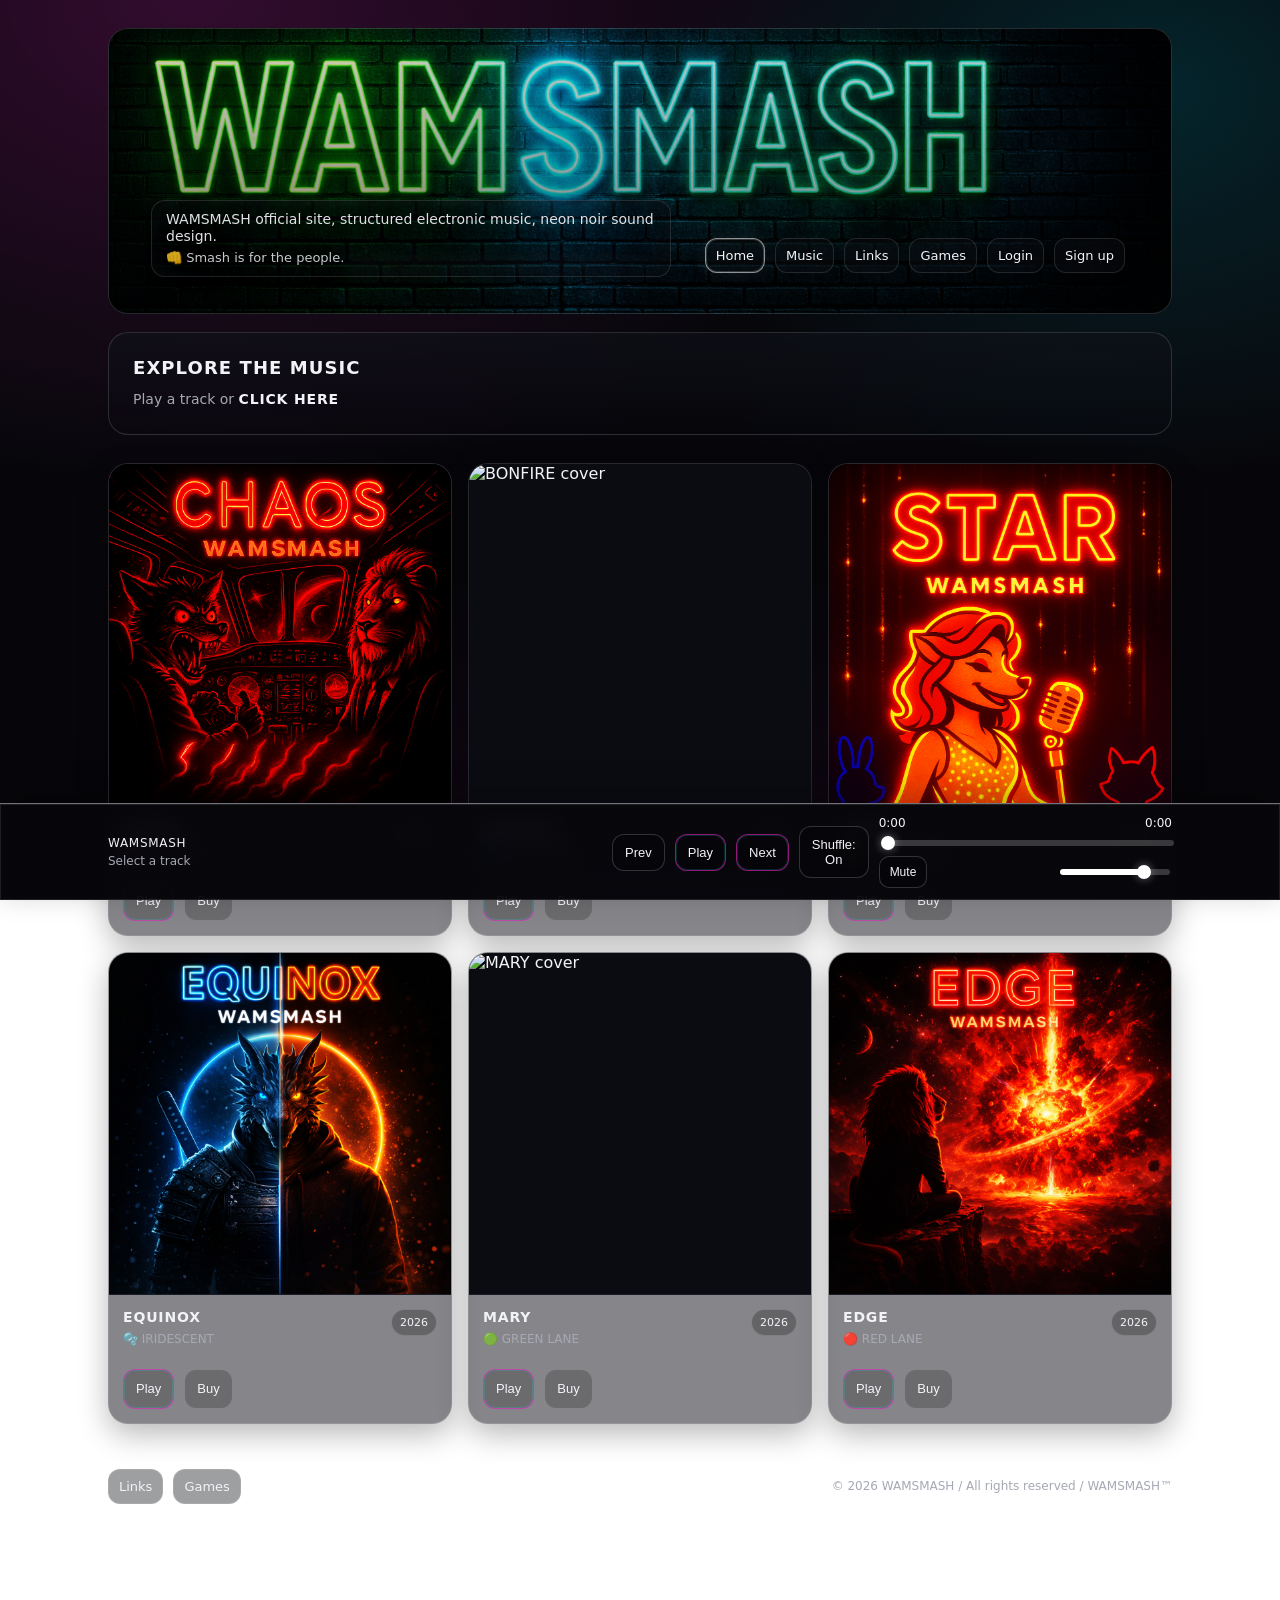
==== index.html @ 6c0ff98e "Update index.html" ====
<!DOCTYPE html>
<html lang="en">
<head>
  <meta charset="UTF-8">
  <meta name="viewport" content="width=device-width, initial-scale=1">

  <title>WAMSMASH Official Site | Structured Electronic Music, Black Vault, Games</title>

  <meta name="description" content="Official WAMSMASH website. Structured electronic music, neon noir sound design, Black Vault releases, games, official links, and direct access to the WAMSMASH catalogue.">
  <meta name="robots" content="index,follow">
  <link rel="canonical" href="https://wamsmash.co.uk/">
  <link rel="icon" type="image/png" sizes="32x32" href="/favicon-32.png">
  <link rel="icon" type="image/png" sizes="48x48" href="/favicon-48.png">
  <link rel="icon" href="/favicon-48.png">

  <meta property="og:type" content="website">
  <meta property="og:site_name" content="WAMSMASH">
  <meta property="og:title" content="WAMSMASH Official Site">
  <meta property="og:description" content="Official WAMSMASH website for structured electronic music, Black Vault releases, games, and official links">
  <meta property="og:url" content="https://wamsmash.co.uk/">
  <meta property="og:image" content="https://wamsmash.co.uk/assets/img/covers/lion-monika.jpg">

  <meta name="twitter:card" content="summary_large_image">
  <meta name="twitter:title" content="WAMSMASH Official Site">
  <meta name="twitter:description" content="Official WAMSMASH website for structured electronic music, Black Vault releases, games, and official links">
  <meta name="twitter:image" content="https://wamsmash.co.uk/assets/img/covers/lion-monika.jpg">

  <script type="application/ld+json">
  {
    "@context": "https://schema.org",
    "@type": "MusicGroup",
    "name": "WAMSMASH",
    "url": "https://wamsmash.co.uk/",
    "image": "https://wamsmash.co.uk/assets/img/covers/lion-monika.jpg",
    "description": "WAMSMASH creates structured electronic music built around tension and contrast",
    "genre": ["Electronic", "Bass Music", "Dance"],
    "sameAs": [
      "https://soundcloud.com/wamsmash",
      "https://open.spotify.com/artist/4s68tFsNBcKZSDB5Ja4HQl",
      "https://www.youtube.com/@wamsmash",
      "https://wamsmash.bandcamp.com/",
      "https://www.instagram.com/wamsmash",
      "https://x.com/wamsmash_"
    ]
  }
  </script>

  <link rel="stylesheet" href="/assets/css/site.css?v=102">
</head>

<body>
  <div class="wrap">

    <header class="mainHeader">
      <div class="brand">
        <div class="brandSubStack">
          <div class="brandSubLine">WAMSMASH official site, structured electronic music, neon noir sound design.</div>
          <div class="brandTagLine">👊 Smash is for the people.</div>
        </div>

        <nav class="navUnderSub" aria-label="Primary navigation">
          <a class="navlink isActive" data-view="home" href="/">Home</a>
          <a class="navlink" data-view="music" href="/#music">Music</a>
          <a class="navlink" data-view="links" href="/#links">Links</a>
          <a class="navlink" data-view="games" href="/#games">Games</a>

          <button class="navlink" type="button" id="wmLoginBtn">Login</button>
          <button class="navlink" type="button" id="wmSignupBtn">Sign up</button>
          <div class="navMemberBadge" id="wmMemberBadge" style="display:none;">Member</div>
          <button class="navlink" id="wmInboxBtn" type="button" data-view="inbox" style="display:none;">Inbox</button>
          <button class="navlink" type="button" id="wmLogoutBtn" style="display:none;">Logout</button>
        </nav>
      </div>
    </header>

    <section class="hero heroIntro" role="button" tabindex="0" data-view="music" aria-label="Explore the music">
      <h2>Explore the music</h2>
      <p>Play a track or <strong>CLICK HERE</strong></p>
    </section>

    <section id="homeView">
      <div id="wmFeatured" class="grid"></div>
    </section>

    <section id="musicView" style="display:none;">
      <div id="wmMusicList" class="grid"></div>
    </section>

    <section id="vaultView" style="display:none;">
      <section id="black-vault" class="vaultPage">
        <div class="vaultBg"></div>
        <div class="vaultGlow"></div>
        <div class="vaultSparks" aria-hidden="true"></div>

        <div class="vaultWrap">
          <header class="hero vaultHeroHead">
            <div class="vaultEyebrow">edition 1 access</div>
            <h2>THE BLACK VAULT</h2>
            <p>Collector access, limited releases, direct support</p>
          </header>

          <section class="vaultHero">
            <div class="vaultHeroMedia">
              <div class="vaultCoverShell">
                <div class="vaultCoverFire"></div>
                <div class="vaultGoldRing"></div>
                <div class="vaultGoldShimmer"></div>
                <img
                  src="/assets/img/covers/swim.jpg"
                  alt="SWIM cover art"
                  class="vaultCoverImage"
                  id="vaultSwimCover"
                >
                <div class="vaultCoverSparkle"></div>
              </div>

              <div class="vaultIncludedPanel">
                <div class="vaultIncludedTitle">Edition includes</div>

                <div class="vaultIncludedList">
                  <div class="vaultIncludedItem">
                    <span class="vaultIncludedIcon" aria-hidden="true">♫</span>
                    <span class="vaultIncludedText">High quality digital download</span>
                  </div>

                  <div class="vaultIncludedItem">
                    <span class="vaultIncludedIcon" aria-hidden="true">✎</span>
                    <span class="vaultIncludedText">Collector note</span>
                  </div>

                  <div class="vaultIncludedItem">
                    <span class="vaultIncludedIcon" aria-hidden="true">🎨</span>
                    <span class="vaultIncludedText">Artwork pack</span>
                  </div>

                  <div class="vaultIncludedItem">
                    <span class="vaultIncludedIcon" aria-hidden="true">🔐</span>
                    <span class="vaultIncludedText">Vault presentation access</span>
                  </div>
                </div>
              </div>
            </div>

            <div class="vaultHeroInfo">
              <div class="vaultLabel">Limited edition exclusive, edition 1</div>
              <h3 class="vaultTrackTitle">SWIM</h3>

              <p class="vaultText">
                One time Black Vault release
                <br><br>
                Never to return in this edition
                <br>
                Collector edition
                <br>
                Best way to support future WAMSMASH releases directly
              </p>

              <div class="vaultLane">🔴 RED LANE</div>

              <div class="vaultCountdown" id="vaultCountdown" data-end="2026-06-19T23:59:59">
                <div class="vaultCountdownItem">
                  <span class="vaultCountdownValue" id="vaultDays">00</span>
                  <span class="vaultCountdownLabel">Days</span>
                </div>
                <div class="vaultCountdownItem">
                  <span class="vaultCountdownValue" id="vaultHours">00</span>
                  <span class="vaultCountdownLabel">Hours</span>
                </div>
                <div class="vaultCountdownItem">
                  <span class="vaultCountdownValue" id="vaultMinutes">00</span>
                  <span class="vaultCountdownLabel">Minutes</span>
                </div>
                <div class="vaultCountdownItem">
                  <span class="vaultCountdownValue" id="vaultSeconds">00</span>
                  <span class="vaultCountdownLabel">Seconds</span>
                </div>
              </div>

              <div class="vaultPriceRow">
                <div class="vaultPrice">£4.99</div>
                <div class="vaultSupport">Available until 19 June 2026</div>
              </div>

              <button class="vaultBtn vaultBtnPrimary" id="buySwimBtn" type="button">
                Unlock SWIM
              </button>

              <div id="vaultOwnedAssets" class="vaultOwnedAssets" style="display:none;">
                <h4>Your unlocked assets</h4>
                <div id="vaultAssetList"></div>
              </div>
            </div>
          </section>

          <section class="vaultBundleSection hero">
            <div class="vaultLabel">First vault bundle</div>
            <h3 class="vaultBundleTitle">Bundle 01</h3>
            <p>Premium digital bundle, three track collector pack</p>

            <div class="vaultBundleGrid">
              <article class="vaultMiniCard">
                <img src="/assets/img/covers/chaos.jpg" alt="CHAOS cover art" class="vaultMiniCover">
                <div class="vaultMiniMeta">
                  <div class="vaultMiniTitle">CHAOS</div>
                </div>
              </article>

              <article class="vaultMiniCard">
                <img src="/assets/img/covers/star.jpg" alt="STAR cover art" class="vaultMiniCover">
                <div class="vaultMiniMeta">
                  <div class="vaultMiniTitle">STAR</div>
                </div>
              </article>

              <article class="vaultMiniCard">
                <img src="/assets/img/covers/bonfire.jpg" alt="BONFIRE cover art" class="vaultMiniCover">
                <div class="vaultMiniMeta">
                  <div class="vaultMiniTitle">BONFIRE</div>
                </div>
              </article>
            </div>

            <div class="vaultBundleFooter">
              <div class="vaultPrice">£4.99</div>
              <button class="vaultBtn vaultBtnSecondary" id="buyBundleBtn" type="button">
                Unlock bundle
              </button>
            </div>
          </section>

          <section class="hero vaultNotes">
            <h3>What you get</h3>

            <div class="vaultWhatList">
              <div class="vaultWhatItem">
                <span class="vaultWhatIcon" aria-hidden="true">♪</span>
                <span class="vaultWhatText">High quality digital download</span>
              </div>

              <div class="vaultWhatItem">
                <span class="vaultWhatIcon" aria-hidden="true">✎</span>
                <span class="vaultWhatText">Collector note</span>
              </div>

              <div class="vaultWhatItem">
                <span class="vaultWhatIcon" aria-hidden="true">🎨</span>
                <span class="vaultWhatText">Artwork pack</span>
              </div>

              <div class="vaultWhatItem">
                <span class="vaultWhatIcon" aria-hidden="true">🔐</span>
                <span class="vaultWhatText">Vault presentation access</span>
              </div>
            </div>
          </section>

          <section class="hero vaultNotes">
            <h3>Terms and support</h3>

            <div class="vaultWhatList" style="margin-bottom:18px;">
              <div class="vaultWhatItem">
                <span class="vaultWhatIcon">•</span>
                <span class="vaultWhatText">Digital products only, no physical shipping</span>
              </div>
              <div class="vaultWhatItem">
                <span class="vaultWhatIcon">•</span>
                <span class="vaultWhatText">Each purchased song includes the collector edition files for that release, including MP3, WAV, artwork pack, and collector note</span>
              </div>
              <div class="vaultWhatItem">
                <span class="vaultWhatIcon">•</span>
                <span class="vaultWhatText">Access is granted after successful payment</span>
              </div>
              <div class="vaultWhatItem">
                <span class="vaultWhatIcon">•</span>
                <span class="vaultWhatText">No refunds after digital access or downloads have been granted</span>
              </div>
              <div class="vaultWhatItem">
                <span class="vaultWhatIcon">•</span>
                <span class="vaultWhatText">Purchased tracks may differ slightly from the website playback version because collector editions can include exclusive or updated release files</span>
              </div>
              <div class="vaultWhatItem">
                <span class="vaultWhatIcon">•</span>
                <span class="vaultWhatText">Purchased files are for personal use only, do not redistribute, resell, or share them</span>
              </div>
            </div>

            <h3 style="margin-top:24px;">Contact support</h3>
            <p>For technical assistance or to contact the website administrator, please complete this form to send a message</p>

            <form id="wmSupportForm" class="wmAuthForm">
              <input id="wmSupportName" type="text" maxlength="120" placeholder="Your name" required>
              <input id="wmSupportEmail" type="email" maxlength="160" placeholder="Your contact email" required>
              <input id="wmSupportSubject" type="text" maxlength="160" placeholder="Subject" required>
              <textarea id="wmSupportMessage" maxlength="500" placeholder="Describe the issue, max 500 characters" required style="width:100%; min-height:140px; padding:14px; border:1px solid rgba(255,255,255,0.14); border-radius:14px; background:rgba(0,0,0,0.24); color:var(--text); font:inherit; resize:vertical;"></textarea>
              <div class="wmTiny"><span id="wmSupportCount">0</span>/500</div>
              <button class="btn btnPrimary" type="submit" id="wmSupportSendBtn">Send message</button>
              <div class="wmAuthMessage" id="wmSupportMessageBox"></div>
            </form>
          </section>
        </div>
      </section>
    </section>

    <section id="inboxView" class="hero" style="display:none;">
      <h2>Inbox</h2>
      <p>Support messages sent through Black Vault</p>
      <div id="wmInboxList" class="linksGrid"></div>
    </section>

    <section id="gamesView" style="display:none;">
      <div class="hero">
        <h2>Games</h2>
      </div>
      <div id="wmGames" class="grid"></div>
    </section>

    <section id="linksView" style="display:none;">
      <div class="linksGrid">
        <section>
          <div class="hero" style="margin-bottom:16px;">
            <h2>Press</h2>
            <p>Selected quotes, click a source to open</p>
          </div>
          <div id="wmPress" class="pressGrid"></div>
        </section>

        <div class="hero" style="margin-top:16px;">
          <h2>Links</h2>
          <p>Official channels, clean routing, no noise</p>
        </div>

        <div id="wmLinksList" class="linksCards"></div>

        <section class="hero" style="margin-top:16px;">
          <h2>About</h2>
          <p>
            WAMSMASH is a structured electronic music project built around tension and contrast<br><br>
            The official WAMSMASH website is the home for music releases, Black Vault collector editions, interactive games, and official platform links<br><br>
            WAMSMASH moves between pressure and release, drift and impact, ownership and echo. Liquid drums, engineered sub weight, jazz and sax fragments, UK cadence and club energy coexist inside a controlled framework<br><br>
            Neon noir sound design<br>
            👊 Smash is for the people<br><br>
            Digital products are for personal use only<br>
            Do not redistribute, re upload, resell, duplicate, or share purchased files<br>
            Purchases unlock access to the assets attached to that release<br>
            For technical support, sign in and use the contact form in Black Vault
          </p>
        </section>

        <div class="aboutIdentity">
          <img class="aboutMark" src="/assets/img/covers/lion-monika.jpg" alt="WAMSMASH identity mark">
          <div>
            <div class="aboutIdentityTitle">WAMSMASH</div>
            <div class="aboutIdentitySub"></div>
          </div>
        </div>
      </div>
    </section>

    <footer class="footer">
      <div class="footerInner">
        <div class="footerLinks">
          <a class="navlink" href="/#links">Links</a>
          <a class="navlink" href="/#games">Games</a>
        </div>
        <div class="footerCopy">
          © 2026 WAMSMASH / All rights reserved / WAMSMASH™
        </div>
      </div>
    </footer>
  </div>

  <div id="wmAuthModal" class="wmAuthModal" style="display:none;">
    <div class="wmAuthBackdrop" data-auth-close="true"></div>

    <div class="wmAuthPanel" role="dialog" aria-modal="true" aria-labelledby="wmAuthTitle">
      <button class="wmAuthClose" type="button" id="wmAuthCloseBtn" aria-label="Close">×</button>

      <h2 id="wmAuthTitle">Account access</h2>
      <p id="wmAuthSubtitle">Login or create your account</p>

      <div class="wmAuthTabs">
        <button class="btn btnPrimary" type="button" id="wmShowLoginBtn">Login</button>
        <button class="btn" type="button" id="wmShowSignupBtn">Sign up</button>
      </div>

      <form id="wmLoginForm" class="wmAuthForm">
        <input id="wmLoginEmail" type="email" placeholder="Email" required>
        <input id="wmLoginPassword" type="password" placeholder="Password" required>
        <button class="btn btnPrimary" type="submit">Login</button>
      </form>

      <form id="wmSignupForm" class="wmAuthForm" style="display:none;">
        <input id="wmSignupEmail" type="email" placeholder="Email" required>
        <input id="wmSignupPassword" type="password" placeholder="Password" required>
        <button class="btn btnPrimary" type="submit">Create account</button>
      </form>

      <div id="wmAuthMessage" class="wmAuthMessage"></div>
    </div>
  </div>

  <script src="https://cdn.jsdelivr.net/npm/@supabase/supabase-js@2"></script>
  <script src="/assets/js/supabase-client.js"></script>
  <script src="/assets/js/site.js?v=104"></script>
</body>
</html>
---- assets/css/site.css ----
:root{
  --bg:#07070b;
  --panel:#0e0f16;
  --text:#f2f3f7;
  --muted:#a6a8b3;
  --edge:#1a1c27;
  --focus:#ffffff;
  --accent:#ff2bd6;
  --accent2:#00e5ff;
  --accentGold:#ffb000;
  --wmPlayerAccent:#ffffff;
}

*{box-sizing:border-box}
html,body{height:100%}

body{
  margin:0;
  font-family:system-ui,-apple-system,Segoe UI,Roboto,Arial,sans-serif;
  background:
    radial-gradient(1200px 800px at 15% 0%, rgba(255,43,214,0.18), transparent 60%),
    radial-gradient(900px 700px at 90% 10%, rgba(0,229,255,0.14), transparent 55%),
    radial-gradient(700px 500px at 50% 100%, rgba(255,43,214,0.08), transparent 70%),
    linear-gradient(180deg, #050509 0%, #07070b 40%, #06060a 100%);
  background-attachment:fixed;
  color:var(--text);
}
body.wm-state-premium{
  background:
    radial-gradient(1400px 900px at 12% 0%, rgba(255,40,40,0.22), transparent 58%),
    radial-gradient(1000px 700px at 88% 12%, rgba(140,0,0,0.18), transparent 52%),
    radial-gradient(900px 600px at 50% 100%, rgba(255,60,60,0.10), transparent 68%),
    linear-gradient(180deg, #020203 0%, #070707 34%, #120404 68%, #050505 100%);
  background-attachment:fixed;
}
a{color:inherit;text-decoration:none}
a:focus{outline:2px solid var(--focus);outline-offset:3px}

.wrap{
  max-width:1100px;
  margin:0 auto;
  padding:28px 18px 110px 18px;
}

/* HEADER, ALWAYS HERO IMAGE */
.mainHeader{
  position:relative;
  overflow:hidden;
  border:1px solid rgba(255,255,255,0.14);
  border-radius:20px;
  margin-bottom:18px;
  min-height:240px;
  background-color:#0b0c12;
  background-image:url("/assets/img/covers/wamhero.jpg");
  background-repeat:no-repeat;
  background-position:center center;
  background-size:cover;
  padding:22px 24px;
}

/* LIGHT OVERLAY, DO NOT BLACK OUT HERO */
.mainHeader::after{
  content:"";
  position:absolute;
  inset:0;
  background:linear-gradient(
    180deg,
    rgba(0,0,0,0.16) 0%,
    rgba(0,0,0,0.38) 55%,
    rgba(0,0,0,0.52) 100%
  );
  pointer-events:none;
}

.mainHeader > *{
  position:relative;
  z-index:1;
}

/* BRAND AREA FILLS HEADER SO WE CAN PIN ELEMENTS */
.brand{
  position:relative;
  min-height:240px;
}

/* SUBTITLE BOTTOM LEFT */
.brandSubStack{
  position:absolute;
  left:18px;
  bottom:14px;
  max-width:520px;
  padding:10px 14px;
  border:1px solid rgba(255,255,255,0.12);
  border-radius:14px;
  background:rgba(14,15,22,0.34);
  text-align:left;
  text-shadow:0 10px 22px rgba(0,0,0,0.65);
  margin:0;
  display:flex;
  flex-direction:column;
  gap:6px;
  min-width:0;
}

.brandSubLine{
  color:rgba(242,243,247,0.92);
  font-size:14px;
  line-height:1.2;
}

.brandTagLine{
  color:rgba(242,243,247,0.82);
  font-size:13px;
  line-height:1.2;
}



/* NAV BOTTOM RIGHT */
.navUnderSub{
  position:absolute;
  right:18px;
  bottom:14px;
  display:flex;
  gap:10px;
  flex-wrap:nowrap;
  justify-content:flex-end;
  align-items:center;
  z-index:2;
  max-width:calc(100% - 580px);
  overflow:visible;
  padding:4px;
}

/* NAV BUTTONS */
.navlink{
  padding:10px 10px;
  border:1px solid rgba(255,255,255,0.12);
  border-radius:12px;
  background:rgba(14,15,22,0.40);
  font-size:13px;
  color:var(--text);
  font-family:inherit;
  line-height:1;
  cursor:pointer;
  appearance:none;
  -webkit-appearance:none;
  white-space:nowrap;
  flex:0 1 auto;
  transition:
    background 0.18s ease,
    border-color 0.18s ease,
    transform 0.18s ease,
    box-shadow 0.18s ease;
}

.navA{
  display:block;
  width:100%;
  height:100%;
  color:inherit;
  text-decoration:none;
}

.navlink:hover{
  background:rgba(14,15,22,0.70);
  border-color:rgba(255,255,255,0.22);
  transform:translateY(-1px);
}

.navlink.isActive{
  border-color:rgba(255,255,255,0.55);
  box-shadow:
    0 0 0 1px rgba(255,255,255,0.18) inset,
    0 0 20px rgba(255,255,255,0.06);
}

.navMemberBadge{
  display:flex;
  align-items:center;
  justify-content:center;
  padding:10px 10px;
  min-height:35px;
  border:1px solid rgba(255,255,255,0.12);
  border-radius:12px;
  background:rgba(14,15,22,0.40);
  color:var(--text);
  font-size:12px;
  line-height:1;
  letter-spacing:0.06em;
  text-transform:uppercase;
  white-space:nowrap;
  flex:0 0 auto;
}


/* HERO BLOCKS */
.hero{
  border:1px solid rgba(255,255,255,0.14);
  border-radius:20px;
  background:
    linear-gradient(180deg, rgba(14,15,22,0.88), rgba(7,7,11,0.72)),
    radial-gradient(800px 400px at 10% 0%, rgba(255,43,214,0.08), transparent 60%),
    radial-gradient(600px 400px at 90% 20%, rgba(0,229,255,0.08), transparent 60%);
  padding:24px;
  margin-bottom:28px;
}

.hero h2{
  margin:0 0 10px 0;
  font-size:18px;
  letter-spacing:0.06em;
  text-transform:uppercase;
}

.hero h3{
  margin:0 0 10px 0;
  font-size:18px;
  letter-spacing:0.04em;
  text-transform:uppercase;
}

.hero p{
  margin:0;
  color:var(--muted);
  font-size:14px;
  line-height:1.6;
  max-width:520px;
}

.heroIntro{
  cursor:pointer;
  transition:transform 0.2s ease, border-color 0.2s ease, box-shadow 0.2s ease;
}

.heroIntro p{font-weight:500}

.heroIntro p strong{
  color:var(--text);
  letter-spacing:0.06em;
}

.heroIntro:hover{
  border-color:rgba(255,255,255,0.28);
  transform:translateY(-2px);
  box-shadow:0 12px 40px rgba(0,0,0,0.35);
}

/* GRIDS */
.grid{
  display:grid;
  grid-template-columns:repeat(3,minmax(0,1fr));
  gap:16px;
  margin-top:10px;
}

/* CARDS */
.card{
  border:1px solid rgba(255,255,255,0.12);
  border-radius:20px;
  background:rgba(14,15,22,0.50);
  overflow:hidden;
  display:flex;
  flex-direction:column;
  min-height:150px;
  box-shadow:0 10px 30px rgba(0,0,0,0.28);
}

.cardTop{
  padding:14px 14px 10px 14px;
  display:flex;
  align-items:flex-start;
  justify-content:space-between;
  gap:10px;
}

.cardTitle{
  margin:0;
  font-size:14px;
  letter-spacing:0.06em;
  text-transform:uppercase;
}

.cardMeta{
  margin-top:6px;
  color:var(--muted);
  font-size:12px;
  line-height:1.35;
}

.badge{
  font-size:11px;
  padding:6px 8px;
  border-radius:999px;
  border:1px solid rgba(255,255,255,0.18);
  color:var(--text);
  background:rgba(0,0,0,0.25);
  white-space:nowrap;
}

.cardActions{
  margin-top:auto;
  padding:12px 14px 14px 14px;
  display:flex;
  gap:10px;
  flex-wrap:wrap;
}

.cardPrice{
  margin-left:auto;
  display:flex;
  align-items:center;
  justify-content:flex-end;
  gap:8px;
  min-height:40px;
  font-size:14px;
  font-weight:800;
  letter-spacing:0.02em;
  white-space:nowrap;
  order:3;
}

.cardPriceOld{
  color:rgba(166,168,179,0.95);
  text-decoration:line-through;
  font-size:12px;
  font-weight:600;
}

.cardPriceNow{
  color:#f5cb72;
  text-shadow:0 0 10px rgba(245,203,114,0.14);
}

.btn{
  border:1px solid rgba(255,255,255,0.18);
  background:rgba(0,0,0,0.20);
  color:var(--text);
  padding:10px 12px;
  border-radius:12px;
  font-size:13px;
  cursor:pointer;
  transition:border-color 0.18s ease, transform 0.18s ease, background 0.18s ease;
}

.btn:hover{
  border-color:rgba(255,255,255,0.30);
  transform:translateY(-1px);
}

.btnPrimary{
  border-color:rgba(255,43,214,0.55);
  box-shadow:0 0 0 1px rgba(0,229,255,0.15) inset;
}
.buyBtn.isOwned{
  background:linear-gradient(180deg,#f6d68b,#d7a23d);
  color:#0a0a0a;
  border-color:rgba(255,215,120,0.5);
  box-shadow:
    0 4px 14px rgba(215,145,24,0.35),
    inset 0 1px 0 rgba(255,255,255,0.35);
  cursor:default;
}

.buyBtn.isOwned:hover{
  transform:none;
  border-color:rgba(255,215,120,0.34);
  background:
    linear-gradient(180deg, #ffe7a8, #f5cb72);
}
.downloadBtn{
  border-color:rgba(255,215,120,0.26);
  color:#f3cd83;
  background:
    linear-gradient(180deg, rgba(32,24,14,0.92), rgba(14,13,16,0.96));
  box-shadow:
    0 8px 20px rgba(0,0,0,0.18),
    inset 0 1px 0 rgba(255,255,255,0.04);
}

.downloadBtn:hover{
  border-color:rgba(255,215,120,0.42);
  background:
    linear-gradient(180deg, rgba(44,33,18,0.96), rgba(18,16,18,0.98));
}
.card.isOwned{
  border-color:rgba(255,215,120,0.34);
  background:
    linear-gradient(180deg, rgba(36,28,12,0.38), rgba(14,15,22,0.56));
  box-shadow:
    0 14px 34px rgba(215,145,24,0.16),
    0 0 0 1px rgba(255,215,120,0.10) inset;
}

.card.isOwned .badge{
  border-color:rgba(255,215,120,0.34);
  color:#f5cb72;
}

.card.isOwned .cardTitle{
  color:#f7e2a2;
}

.card.isOwned .cardMeta{
  color:rgba(245,203,114,0.82);
}

.card.isOwned{
  position:relative;
  overflow:hidden;
}

.card.isOwned::after{
  content:"";
  position:absolute;
  top:-40%;
  left:-60%;
  width:60%;
  height:180%;
  pointer-events:none;

  background:linear-gradient(
    110deg,
    transparent 0%,
    rgba(255,235,170,0.0) 35%,
    rgba(255,235,170,0.35) 50%,
    rgba(255,235,170,0.0) 65%,
    transparent 100%
  );

  transform:rotate(12deg);
  opacity:0;

  animation:wmOwnedSweep 12s ease-in-out infinite;
}

@keyframes wmOwnedSweep{

  0%{
    left:-60%;
    opacity:0;
  }

  5%{
    opacity:0.7;
  }

  10%{
    left:120%;
    opacity:0;
  }

  100%{
    left:120%;
    opacity:0;
  }

}




/* COVER IMAGE */
.cardImg{
  position:relative;
  width:100%;
  aspect-ratio:1 / 1;
  background:#0b0c12;
  border-bottom:1px solid var(--edge);
  overflow:hidden;
}

.cardImg img{
  width:100%;
  height:100%;
  object-fit:cover;
  display:block;
}

.cardInfo{
  position:absolute;
  inset:0;
  display:flex;
  align-items:flex-end;
  padding:14px;
  opacity:0;
  pointer-events:none;
  transition:opacity 0.18s ease;
  background:linear-gradient(
    180deg,
    rgba(0,0,0,0.00) 0%,
    rgba(0,0,0,0.35) 45%,
    rgba(0,0,0,0.80) 100%
  );
}

.cardInfoInner{
  width:100%;
}

.cardInfoTitle{
  font-size:14px;
  letter-spacing:0.06em;
  text-transform:uppercase;
  margin-bottom:6px;
}

.cardInfoMeta{
  font-size:12px;
  color:rgba(242,243,247,0.82);
  margin-bottom:8px;
}

.cardInfoBlurb{
  font-size:13px;
  color:rgba(242,243,247,0.86);
  line-height:1.4;
  white-space:pre-line;
  margin-bottom:8px;
}

.cardInfoTags{
  font-size:12px;
  color:rgba(166,168,179,0.95);
  line-height:1.35;
  white-space:pre-line;
}

.cardImg:hover .cardInfo{
  opacity:1;
}

.card.isOpen .cardInfo{
  opacity:1;
  pointer-events:auto;
}

/* LINKS VIEW */
.linksGrid{
  display:grid;
  grid-template-columns:1fr;
  gap:16px;
}

/* IDENTITY BLOCK IN LINKS CONTENT */
.linksIdentity{
  display:flex;
  align-items:center;
  gap:14px;
  padding:16px;
  border:1px solid rgba(255,255,255,0.14);
  border-radius:20px;
  background:rgba(14,15,22,0.45);
}

.linksMark{
  width:64px;
  height:64px;
  border-radius:16px;
  object-fit:cover;
  border:1px solid rgba(255,255,255,0.10);
  flex:0 0 auto;
  display:block;
}

.linksIdentityTitle{
  font-size:14px;
  letter-spacing:0.10em;
  text-transform:uppercase;
}

.linksIdentitySub{
  margin-top:6px;
  font-size:12px;
  color:var(--muted);
}

.linksCards{
  display:grid;
  grid-template-columns:repeat(3,minmax(0,1fr));
  gap:16px;
}

.linkIcon{
  width:18px;
  height:18px;
  flex:0 0 18px;
  display:flex;
  align-items:center;
  justify-content:center;
}

.linkIcon svg{
  width:100%;
  height:100%;
  display:block;
  fill:currentColor;
  opacity:0.9;
}

.linkCard{
  display:block;
  padding:16px;
  border:1px solid rgba(255,255,255,0.14);
  border-radius:20px;
  background:rgba(14,15,22,0.40);
  transition:transform 0.18s ease, border-color 0.18s ease, background 0.18s ease;
}

.linkCard:hover{
  transform:translateY(-2px);
  border-color:rgba(255,255,255,0.26);
  background:rgba(14,15,22,0.62);
}

.linkCardTop{
  display:flex;
  align-items:flex-start;
  justify-content:space-between;
  gap:10px;
  margin-bottom:10px;
}

.linkCardTitle{
  font-size:14px;
  letter-spacing:0.06em;
  text-transform:uppercase;
}

.linkCardBadge{
  font-size:11px;
  padding:6px 8px;
  border-radius:999px;
  border:1px solid rgba(255,255,255,0.18);
  background:rgba(0,0,0,0.25);
  white-space:nowrap;
}

.linkCardNote{
  font-size:13px;
  color:var(--muted);
  line-height:1.4;
  margin-bottom:10px;
}

.linkCardUrl{
  font-size:12px;
  color:var(--muted);
  opacity:0.85;
  word-break:break-word;
}

/* PRESS */
.pressGrid{
  display:grid;
  grid-template-columns:repeat(2,minmax(0,1fr));
  gap:16px;
}

.pressCard{
  display:block;
  padding:16px;
  border:1px solid rgba(255,255,255,0.14);
  border-radius:20px;
  background:rgba(14,15,22,0.40);
  transition:transform 0.18s ease, border-color 0.18s ease, background 0.18s ease;
}

.pressCard:hover{
  transform:translateY(-2px);
  border-color:rgba(255,255,255,0.26);
  background:rgba(14,15,22,0.62);
}

.pressTop{margin-bottom:10px}

.pressSource{
  font-size:13px;
  letter-spacing:0.06em;
  text-transform:uppercase;
  color:var(--text);
  text-decoration:underline;
  text-decoration-color:rgba(255,255,255,0.22);
  text-underline-offset:3px;
}

.pressCard:hover .pressSource{
  text-decoration-color:rgba(255,255,255,0.55);
}

.pressQuote{
  font-size:13px;
  color:var(--muted);
  line-height:1.5;
}

.pressCard:focus{
  outline:2px solid var(--focus);
  outline-offset:3px;
}

/* ABOUT */
.aboutIdentity{
  display:flex;
  align-items:center;
  gap:14px;
  padding:16px;
  border:1px solid rgba(255,255,255,0.14);
  border-radius:20px;
  background:rgba(14,15,22,0.45);
}

.aboutMark{
  width:64px;
  height:64px;
  border-radius:16px;
  object-fit:cover;
  border:1px solid rgba(255,255,255,0.10);
  flex:0 0 auto;
  display:block;
}

.aboutIdentityTitle{
  font-size:14px;
  letter-spacing:0.10em;
  text-transform:uppercase;
}

.aboutIdentitySub{
  margin-top:6px;
  font-size:12px;
  color:var(--muted);
}

/* PLAYER BAR */
.playerBar{
  position:fixed;
  left:0;
  right:0;
  bottom:0;
  border-top:1px solid color-mix(in srgb, var(--wmPlayerAccent) 38%, var(--edge));
  background:
    linear-gradient(180deg, rgba(7,7,11,0.94), rgba(7,7,11,0.90));
  box-shadow:
    0 -10px 30px rgba(0,0,0,0.28),
    0 0 0 1px color-mix(in srgb, var(--wmPlayerAccent) 10%, transparent) inset;
  backdrop-filter:blur(10px);
  z-index:50;
}

.playerInner{
  max-width:1100px;
  margin:0 auto;
  padding:12px 18px;
  display:flex;
  gap:14px;
  align-items:center;
  justify-content:space-between;
}

.playerNow{min-width:220px}

.playerNowTitle{
  font-size:12px;
  letter-spacing:0.06em;
  text-transform:uppercase;
}

.playerNowSub{
  font-size:12px;
  color:var(--muted);
  margin-top:4px;
}
.playerControls{
  display:flex;
  gap:10px;
  align-items:center;
  width:min(560px, 100%);
}

.playerControls audio{
  width:100%;
  border-radius:10px;
  overflow:hidden;
  accent-color:var(--wmPlayerAccent);
}

.playerControls audio::-webkit-media-controls-panel{
  background:rgba(10,10,14,0.92);
}

.playerControls audio::-webkit-media-controls-current-time-display,
.playerControls audio::-webkit-media-controls-time-remaining-display{
  color:var(--text);
}

.playerControls audio::-webkit-media-controls-play-button,
.playerControls audio::-webkit-media-controls-mute-button{
  filter:drop-shadow(0 0 6px color-mix(in srgb, var(--wmPlayerAccent) 45%, transparent));
}

.wmPlayerMain{
  display:flex;
  flex-direction:column;
  gap:8px;
  width:100%;
  min-width:260px;
}

.wmPlayerTimeRow,
.wmPlayerBottomRow{
  display:flex;
  align-items:center;
  justify-content:space-between;
  gap:10px;
  font-size:12px;
  color:var(--text);
}

.wmSeek,
.wmVolume{
  -webkit-appearance:none;
  appearance:none;
  width:100%;
  height:6px;
  border-radius:999px;
  outline:none;
  cursor:pointer;
}

.wmSeek{
  background:linear-gradient(
    to right,
    var(--wmPlayerAccent) 0%,
    var(--wmPlayerAccent) var(--wmSeekFill, 0%),
    rgba(255,255,255,0.20) var(--wmSeekFill, 0%),
    rgba(255,255,255,0.20) 100%
  );
}

.wmVolume{
  max-width:110px;
  background:linear-gradient(
    to right,
    var(--wmPlayerAccent) 0%,
    var(--wmPlayerAccent) var(--wmVolumeFill, 80%),
    rgba(255,255,255,0.20) var(--wmVolumeFill, 80%),
    rgba(255,255,255,0.20) 100%
  );
}

.wmSeek::-webkit-slider-thumb,
.wmVolume::-webkit-slider-thumb{
  -webkit-appearance:none;
  appearance:none;
  width:14px;
  height:14px;
  border-radius:50%;
  border:1px solid rgba(255,255,255,0.45);
  background:#ffffff;
  box-shadow:0 0 10px color-mix(in srgb, var(--wmPlayerAccent) 40%, transparent);
}

.wmSeek::-moz-range-thumb,
.wmVolume::-moz-range-thumb{
  width:14px;
  height:14px;
  border-radius:50%;
  border:1px solid rgba(255,255,255,0.45);
  background:#ffffff;
  box-shadow:0 0 10px color-mix(in srgb, var(--wmPlayerAccent) 40%, transparent);
}

.wmMuteBtn{
  border:1px solid rgba(255,255,255,0.18);
  background:rgba(0,0,0,0.20);
  color:var(--text);
  padding:8px 10px;
  border-radius:10px;
  font-size:12px;
  cursor:pointer;
}

.wmMuteBtn:hover{
  border-color:rgba(255,255,255,0.30);
}

.playerControls audio{
  display:none;
}

/* FOOTER */
.footer{
  margin-top:26px;
  padding-top:18px;
  border-top:1px solid rgba(255,255,255,0.08);
}

.footerInner{
  display:flex;
  align-items:center;
  justify-content:space-between;
  gap:14px;
}

.footerLinks{
  display:flex;
  gap:10px;
  flex-wrap:wrap;
}

.footerCopy{
  color:var(--muted);
  font-size:12px;
  text-align:right;
}

/* BLACK VAULT */
.vaultPage{
  position:relative;
  overflow:hidden;
  border:1px solid rgba(255,186,78,0.16);
  border-radius:28px;
  background:
    radial-gradient(900px 420px at 14% 0%, rgba(255,110,0,0.12), transparent 56%),
    radial-gradient(760px 360px at 86% 10%, rgba(255,205,120,0.09), transparent 54%),
    radial-gradient(900px 520px at 50% 100%, rgba(0,229,255,0.06), transparent 68%),
    linear-gradient(180deg, rgba(3,3,6,0.985), rgba(7,8,14,0.985));
  box-shadow:
    inset 0 0 0 1px rgba(255,255,255,0.03),
    0 24px 80px rgba(0,0,0,0.46);
}

.vaultBg,
.vaultGlow,
.vaultSparks{
  position:absolute;
  inset:0;
  pointer-events:none;
}

.vaultBg{
  background:
    linear-gradient(90deg, rgba(255,50,0,0.05), transparent 24%, transparent 76%, rgba(0,229,255,0.05)),
    linear-gradient(180deg, rgba(0,0,0,0.04), rgba(0,0,0,0.00));
  mix-blend-mode:screen;
}

.vaultGlow{
  background:
    radial-gradient(420px 220px at 18% 8%, rgba(255,170,40,0.10), transparent 64%),
    radial-gradient(340px 200px at 82% 12%, rgba(255,215,140,0.08), transparent 60%);
}

.vaultSparks{
  opacity:0.34;
  background:
    radial-gradient(circle at 12% 16%, rgba(255,220,150,0.70) 0 1px, transparent 3px),
    radial-gradient(circle at 28% 12%, rgba(255,180,70,0.55) 0 1px, transparent 3px),
    radial-gradient(circle at 74% 18%, rgba(255,220,150,0.55) 0 1px, transparent 3px),
    radial-gradient(circle at 86% 22%, rgba(255,255,255,0.46) 0 1px, transparent 3px),
    radial-gradient(circle at 90% 68%, rgba(255,180,70,0.42) 0 1px, transparent 3px);
}

.vaultWrap{
  position:relative;
  z-index:2;
  width:100%;
  margin:0 auto;
  padding:28px 26px 46px;
}

.vaultHeroHead{
  margin-bottom:22px;
  border:1px solid rgba(255,215,120,0.12);
  background:
    linear-gradient(180deg, rgba(16,16,20,0.82), rgba(7,8,14,0.88));
  box-shadow:
    inset 0 1px 0 rgba(255,255,255,0.04),
    0 18px 50px rgba(0,0,0,0.30);
}

.vaultHeroHead h2{
  margin:6px 0 10px;
  font-size:clamp(34px, 5vw, 64px);
  line-height:0.95;
  letter-spacing:0.03em;
  text-transform:uppercase;
  color:#f7f2eb;
  text-shadow:
    0 0 20px rgba(255,220,160,0.08),
    0 0 46px rgba(255,120,0,0.08);
}

.vaultHeroHead p{
  max-width:760px;
  color:rgba(237,229,219,0.76);
  font-size:18px;
  line-height:1.45;
}

.vaultEyebrow{
  display:inline-block;
  margin-bottom:2px;
  color:#d3a15f;
  font-size:13px;
  font-weight:700;
  letter-spacing:0.24em;
  text-transform:uppercase;
}

.vaultHeroMedia{
  min-width:0;
  display:flex;
  flex-direction:column;
  gap:18px;
}

.vaultIncludedPanel{
  border:1px solid rgba(255,215,120,0.14);
  border-radius:24px;
  padding:18px 20px 18px;
  background:
    radial-gradient(420px 160px at 12% 0%, rgba(255,185,70,0.08), transparent 60%),
    linear-gradient(180deg, rgba(22,18,14,0.82), rgba(8,9,12,0.94));
  box-shadow:
    inset 0 1px 0 rgba(255,255,255,0.04),
    0 16px 38px rgba(0,0,0,0.24);
}

.vaultIncludedTitle{
  margin:0 0 14px;
  color:#f3cd83;
  font-size:13px;
  font-weight:800;
  letter-spacing:0.22em;
  text-transform:uppercase;
}

.vaultIncludedList{
  display:flex;
  flex-direction:column;
  gap:12px;
}

.vaultIncludedItem{
  display:grid;
  grid-template-columns:24px 1fr;
  align-items:center;
  column-gap:12px;
  color:rgba(240,230,219,0.88);
  font-size:17px;
  line-height:1.35;
}

.vaultIncludedIcon{
  width:24px;
  height:24px;
  display:flex;
  align-items:center;
  justify-content:center;
  color:#f5cb72;
  font-size:16px;
  line-height:1;
  filter:drop-shadow(0 0 8px rgba(245,203,114,0.16));
}

.vaultIncludedText{
  display:block;
}
.vaultHero{
  display:grid;
  grid-template-columns:minmax(380px, 1.02fr) minmax(360px, 0.98fr);
  gap:28px;
  align-items:stretch;
  margin-bottom:28px;
}

.vaultHeroMedia{
  min-width:0;
}

.vaultHeroInfo{
  position:relative;
  min-width:0;
  display:flex;
  flex-direction:column;
  justify-content:center;
  padding:34px 34px 30px;
  border:1px solid rgba(255,215,120,0.14);
  border-radius:28px;
  background:
    radial-gradient(520px 220px at 85% 8%, rgba(255,170,50,0.08), transparent 60%),
    linear-gradient(180deg, rgba(20,18,16,0.82), rgba(10,10,14,0.92));
  box-shadow:
    inset 0 1px 0 rgba(255,255,255,0.04),
    0 18px 50px rgba(0,0,0,0.34);
}

.vaultLabel{
  margin-bottom:10px;
  color:#d0a566;
  font-size:13px;
  font-weight:700;
  letter-spacing:0.22em;
  text-transform:uppercase;
}
.vaultLane{
  margin:0 0 18px;
  color:#ff5a5a;
  font-size:14px;
  font-weight:800;
  letter-spacing:0.12em;
  text-transform:uppercase;
}
.vaultTrackTitle{
  margin:0 0 18px;
  font-size:clamp(42px, 5vw, 74px);
  line-height:0.92;
  letter-spacing:0.02em;
  text-transform:uppercase;
  color:#fff7ef;
}

.vaultText{
  margin:0 0 26px;
  max-width:none;
  color:rgba(240,232,223,0.84);
  font-size:20px;
  line-height:1.58;
}

.vaultCoverShell{
  position:relative;
  border-radius:30px;
  overflow:hidden;
  border:1px solid rgba(255,215,120,0.18);
  background:#050507;
  box-shadow:
    0 30px 90px rgba(0,0,0,0.54),
    0 0 0 1px rgba(255,255,255,0.03) inset;
}

.vaultCoverImage{
  position:relative;
  z-index:2;
  display:block;
  width:100%;
  height:auto;
}

.vaultGoldRing{
  position:absolute;
  inset:0;
  z-index:3;
  pointer-events:none;
  border-radius:30px;
  padding:2px;
  background:
    conic-gradient(
      from 0deg,
      rgba(255,180,60,0.0) 0deg,
      rgba(255,214,124,0.95) 48deg,
      rgba(255,143,36,0.82) 96deg,
      rgba(255,220,150,0.95) 145deg,
      rgba(255,180,60,0.0) 190deg,
      rgba(255,214,124,0.90) 245deg,
      rgba(255,130,30,0.85) 302deg,
      rgba(255,220,150,0.95) 338deg,
      rgba(255,180,60,0.0) 360deg
    );
  -webkit-mask:
    linear-gradient(#000 0 0) content-box,
    linear-gradient(#000 0 0);
  -webkit-mask-composite:xor;
  mask-composite:exclude;
  animation:vaultGoldSpin 10s linear infinite;
  filter:blur(0.2px) saturate(1.2);
}

.vaultGoldShimmer{
  position:absolute;
  inset:-18%;
  z-index:3;
  pointer-events:none;
  background:
    linear-gradient(115deg,
      rgba(255,255,255,0) 38%,
      rgba(255,227,160,0.00) 44%,
      rgba(255,227,160,0.36) 50%,
      rgba(255,160,40,0.12) 54%,
      rgba(255,255,255,0) 60%);
  transform:translateX(-55%) rotate(0.5deg);
  animation:vaultShimmerSweep 3.8s ease-in-out infinite;
  mix-blend-mode:screen;
}

.vaultCoverSparkle{
  position:absolute;
  inset:0;
  z-index:4;
  pointer-events:none;
  background:
    radial-gradient(circle at 14% 18%, rgba(255,225,165,0.75) 0 1px, transparent 3px),
    radial-gradient(circle at 78% 16%, rgba(255,214,130,0.55) 0 1.5px, transparent 4px),
    radial-gradient(circle at 88% 28%, rgba(255,255,255,0.45) 0 1px, transparent 3px),
    radial-gradient(circle at 22% 82%, rgba(255,214,130,0.45) 0 1px, transparent 4px),
    radial-gradient(circle at 82% 78%, rgba(255,225,165,0.72) 0 1.2px, transparent 3px);
  animation:vaultSparklePulse 2.4s ease-in-out infinite alternate;
}

.vaultCoverFire{
  position:absolute;
  left:-10%;
  right:-10%;
  bottom:-4%;
  height:22%;
  z-index:1;
  pointer-events:none;
  background:
    radial-gradient(circle at 10% 70%, rgba(255,110,0,0.68), transparent 16%),
    radial-gradient(circle at 24% 58%, rgba(255,180,60,0.48), transparent 13%),
    radial-gradient(circle at 42% 72%, rgba(255,90,0,0.60), transparent 15%),
    radial-gradient(circle at 58% 60%, rgba(255,200,90,0.42), transparent 12%),
    radial-gradient(circle at 73% 74%, rgba(255,105,0,0.62), transparent 15%),
    radial-gradient(circle at 88% 62%, rgba(255,180,70,0.38), transparent 12%);
  filter:blur(14px) saturate(1.2);
  animation:vaultFireMove 4.6s ease-in-out infinite;
  opacity:0.9;
}

.vaultCountdown{
  display:grid;
  grid-template-columns:repeat(4, minmax(0, 1fr));
  gap:12px;
  margin:0 0 26px;
}

.vaultCountdownItem{
  border:1px solid rgba(255,215,120,0.20);
  border-radius:20px;
  padding:18px 14px 16px;
  text-align:center;
  background:
    linear-gradient(180deg, rgba(28,22,14,0.86), rgba(12,11,13,0.94));
  box-shadow:
    inset 0 1px 0 rgba(255,255,255,0.04),
    0 12px 26px rgba(0,0,0,0.24);
}

.vaultCountdownValue{
  display:block;
  margin-bottom:6px;
  color:#f4c86a;
  font-size:clamp(28px, 3vw, 42px);
  font-weight:800;
  line-height:1;
  text-shadow:
    0 0 12px rgba(255,192,80,0.16),
    0 0 28px rgba(255,140,20,0.12);
}

.vaultCountdownLabel{
  display:block;
  color:rgba(242,222,188,0.72);
  font-size:12px;
  font-weight:700;
  letter-spacing:0.18em;
  text-transform:uppercase;
}

.vaultPriceRow{
  display:flex;
  align-items:flex-end;
  justify-content:space-between;
  gap:18px;
  margin:0 0 26px;
  flex-wrap:wrap;
}

.vaultPrice{
  color:#f5cb72;
  font-size:clamp(44px, 5vw, 72px);
  font-weight:900;
  line-height:0.94;
  letter-spacing:-0.02em;
  text-shadow:
    0 0 18px rgba(255,192,80,0.16),
    0 0 34px rgba(255,140,30,0.10);
}

.vaultSupport{
  color:rgba(242,226,198,0.76);
  font-size:16px;
  line-height:1.35;
}

.vaultBtn{
  min-height:58px;
  padding:0 24px;
  border-radius:18px;
  font-size:15px;
  font-weight:800;
  letter-spacing:0.12em;
  text-transform:uppercase;
  transition:transform 0.18s ease, box-shadow 0.18s ease, border-color 0.18s ease;
}

.vaultBtn:hover{
  transform:translateY(-1px);
}

.vaultBtnPrimary{
  border:1px solid rgba(255,215,120,0.28);
  color:#20150a;
  background:
    linear-gradient(180deg, #ffd98b, #f0b849);
  box-shadow:
    0 14px 34px rgba(215,145,24,0.26),
    inset 0 1px 0 rgba(255,255,255,0.44);
}

.vaultBtnPrimary.isOwned{
  border:1px solid rgba(255,215,120,0.34);
  color:#20150a;
  background:
    linear-gradient(180deg, #ffe7a8, #f5cb72);
  box-shadow:
    0 16px 36px rgba(215,145,24,0.30),
    inset 0 1px 0 rgba(255,255,255,0.52);
  cursor:default;
  opacity:1;
}

.vaultBtnPrimary.isOwned:hover{
  transform:none;
}

@keyframes vaultOwnedPulse{
  0%{
    box-shadow:
      0 16px 36px rgba(215,145,24,0.30),
      inset 0 1px 0 rgba(255,255,255,0.52);
  }

  50%{
    box-shadow:
      0 22px 46px rgba(255,185,60,0.55),
      inset 0 1px 0 rgba(255,255,255,0.65);
  }

  100%{
    box-shadow:
      0 16px 36px rgba(215,145,24,0.30),
      inset 0 1px 0 rgba(255,255,255,0.52);
  }
}

.vaultBtnPrimary.isOwned{
  animation:vaultOwnedPulse 12s ease-in-out infinite;
}

.vaultOwnedAssets{
  margin-top:16px;
  padding:16px 18px;
  border:1px solid rgba(255,215,120,0.18);
  border-radius:18px;
  background:
    linear-gradient(180deg, rgba(24,20,14,0.82), rgba(10,10,14,0.90));
  box-shadow:
    inset 0 1px 0 rgba(255,255,255,0.04),
    0 12px 28px rgba(0,0,0,0.22);
}

.vaultOwnedAssets h4{
  margin:0 0 12px;
  color:#f3cd83;
  font-size:13px;
  font-weight:800;
  letter-spacing:0.16em;
  text-transform:uppercase;
}

#vaultAssetList{
  display:flex;
  flex-direction:column;
  gap:10px;
}
.vaultOwnedItem{
  display:flex;
  align-items:center;
  gap:12px;
  padding:10px 12px;
  border:1px solid rgba(255,215,120,0.10);
  border-radius:14px;
  background:rgba(255,255,255,0.02);
  color:rgba(240,230,219,0.88);
  font-size:15px;
  line-height:1.4;
  text-decoration:none;
  transition:border-color 0.18s ease, background 0.18s ease, transform 0.18s ease, color 0.18s ease;
}

.vaultOwnedItem::before{
  content:"↳";
  color:#f5cb72;
  font-size:14px;
  line-height:1;
  flex:0 0 auto;
}

.vaultOwnedItem:hover{
  color:#f5cb72;
  border-color:rgba(255,215,120,0.22);
  background:rgba(255,215,120,0.05);
  transform:translateY(-1px);
}

.vaultOwnedItem:hover::before{
  color:#ffd98b;
}

.vaultBtnSecondary{
  border:1px solid rgba(255,215,120,0.24);
  color:#f3cd83;
  background:
    linear-gradient(180deg, rgba(36,29,21,0.88), rgba(14,13,16,0.95));
  box-shadow:
    0 12px 28px rgba(0,0,0,0.24),
    inset 0 1px 0 rgba(255,255,255,0.04);
}


.vaultBtnSecondary.isOwned{
  border:1px solid rgba(255,215,120,0.34);
  color:#20150a;
  background:
    linear-gradient(180deg, #ffe7a8, #f5cb72);
  box-shadow:
    0 16px 36px rgba(215,145,24,0.30),
    inset 0 1px 0 rgba(255,255,255,0.52);
  cursor:default;
  opacity:1;
  animation:vaultOwnedSweepSecondary 10s ease-in-out infinite;
}

.vaultBtnSecondary.isOwned:hover{
  transform:none;
}

@keyframes vaultOwnedSweepSecondary{
  0%{
    box-shadow:
      0 16px 36px rgba(215,145,24,0.30),
      inset 0 1px 0 rgba(255,255,255,0.52);
  }

  4%{
    box-shadow:
      0 18px 40px rgba(255,185,60,0.55),
      inset 0 1px 0 rgba(255,255,255,0.66);
  }

  8%{
    box-shadow:
      0 16px 36px rgba(215,145,24,0.30),
      inset 0 1px 0 rgba(255,255,255,0.52);
  }

  100%{
    box-shadow:
      0 16px 36px rgba(215,145,24,0.30),
      inset 0 1px 0 rgba(255,255,255,0.52);
  }
}


.vaultBundleSection{
  margin-bottom:26px;
  border:1px solid rgba(255,215,120,0.12);
  background:
    linear-gradient(180deg, rgba(14,15,22,0.76), rgba(6,7,12,0.88));
}

.vaultBundleTitle{
  margin:0 0 10px;
  font-size:clamp(26px, 3vw, 40px);
  line-height:1;
  color:#fff6ee;
}

.vaultBundleSection > p{
  margin:0 0 20px;
  color:rgba(238,228,216,0.74);
  font-size:17px;
  line-height:1.45;
}

.vaultBundleGrid{
  display:grid;
  grid-template-columns:repeat(3, minmax(0, 1fr));
  gap:18px;
  margin-top:22px;
}

.vaultMiniCard{
  overflow:hidden;
  border-radius:22px;
  border:1px solid rgba(255,255,255,0.10);
  background:
    linear-gradient(180deg, rgba(18,19,24,0.84), rgba(8,9,12,0.92));
  box-shadow:
    0 16px 36px rgba(0,0,0,0.26),
    inset 0 1px 0 rgba(255,255,255,0.03);
}

.vaultMiniCover{
  display:block;
  width:100%;
  aspect-ratio:1/1;
  object-fit:cover;
}

.vaultMiniMeta{
  padding:14px 16px 16px;
}

.vaultMiniTitle{
  color:#f2ede7;
  font-size:15px;
  font-weight:800;
  letter-spacing:0.08em;
  text-transform:uppercase;
}

.vaultBundleFooter{
  display:flex;
  align-items:center;
  justify-content:space-between;
  gap:18px;
  margin-top:24px;
  flex-wrap:wrap;
}

.vaultNotes{
  border:1px solid rgba(255,215,120,0.10);
  background:
    linear-gradient(180deg, rgba(13,14,18,0.84), rgba(6,7,10,0.92));
}

.vaultNotes h3{
  margin:0 0 14px;
  color:#fff5ea;
  font-size:26px;
}

.vaultNotes p{
  margin:0;
  max-width:800px;
  color:rgba(240,230,219,0.80);
  font-size:18px;
  line-height:1.7;
}
.vaultWhatList{
  display:flex;
  flex-direction:column;
  gap:12px;
  margin-top:2px;
}

.vaultWhatItem{
  display:flex;
  align-items:center;
  gap:12px;
  color:rgba(240,230,219,0.80);
  font-size:18px;
  line-height:1.5;
}

.vaultWhatIcon{
  width:28px;
  flex:0 0 28px;
  display:flex;
  align-items:center;
  justify-content:center;
  color:#f5cb72;
  font-size:18px;
  line-height:1;
}

.vaultWhatText{
  display:block;
}
@keyframes vaultGoldSpin{
  from{ transform:rotate(0deg); }
  to{ transform:rotate(360deg); }
}

@keyframes vaultShimmerSweep{
  0%{ transform:translateX(-60%) rotate(0.5deg); opacity:0.15; }
  45%{ transform:translateX(-10%) rotate(0.5deg); opacity:0.45; }
  100%{ transform:translateX(45%) rotate(0.5deg); opacity:0.05; }
}

@keyframes vaultSparklePulse{
  0%{ opacity:0.45; }
  100%{ opacity:0.95; }
}

@keyframes vaultFireMove{
  0%{ transform:translateX(0) scaleY(1); }
  50%{ transform:translateX(1.5%) scaleY(1.12); }
  100%{ transform:translateX(0) scaleY(1); }
}

.wmAuthModal{
  position:fixed;
  inset:0;
  z-index:120;
}

.wmAuthBackdrop{
  position:absolute;
  inset:0;
  background:rgba(0,0,0,0.68);
  backdrop-filter:blur(10px);
}

.wmAuthPanel{
  position:relative;
  z-index:1;
  width:min(460px, calc(100% - 32px));
  margin:80px auto 0;
  padding:24px;
  border:1px solid rgba(255,255,255,0.14);
  border-radius:24px;
  background:
    linear-gradient(180deg, rgba(14,15,22,0.96), rgba(7,7,11,0.94)),
    radial-gradient(500px 260px at 15% 0%, rgba(255,43,214,0.10), transparent 60%),
    radial-gradient(420px 240px at 85% 10%, rgba(0,229,255,0.10), transparent 60%);
  box-shadow:0 24px 80px rgba(0,0,0,0.48);
}

.wmAuthPanel h2{
  margin:0 0 8px;
  font-size:24px;
  letter-spacing:0.04em;
  text-transform:uppercase;
}

.wmAuthPanel p{
  margin:0 0 18px;
  color:var(--muted);
  font-size:14px;
  line-height:1.5;
}

.wmAuthClose{
  position:absolute;
  top:14px;
  right:14px;
  width:38px;
  height:38px;
  border:1px solid rgba(255,255,255,0.16);
  border-radius:12px;
  background:rgba(0,0,0,0.24);
  color:var(--text);
  font-size:24px;
  line-height:1;
  cursor:pointer;
}

.wmAuthTabs{
  display:flex;
  gap:10px;
  margin-bottom:16px;
}
.wmAuthTabs .btn{
  border-color:rgba(255,255,255,0.14);
  background:rgba(0,0,0,0.18);
}

.wmAuthTabs .btn.isActive{
  border-color:rgba(255,43,214,0.68);
  background:rgba(255,43,214,0.12);
  box-shadow:
    0 0 0 1px rgba(255,43,214,0.24) inset,
    0 0 18px rgba(255,43,214,0.18);
}

.wmAuthTabs .btn:not(.isActive){
  opacity:0.82;
}
.wmAuthForm{
  display:flex;
  flex-direction:column;
  gap:12px;
}

.wmAuthForm input{
  width:100%;
  min-height:46px;
  padding:0 14px;
  border:1px solid rgba(255,255,255,0.14);
  border-radius:14px;
  background:rgba(0,0,0,0.24);
  color:var(--text);
  font:inherit;
}

.wmAuthForm input::placeholder{
  color:var(--muted);
}

.wmAuthMessage{
  min-height:20px;
  margin-top:14px;
  font-size:13px;
  color:var(--muted);
}

#wmSupportForm{
  margin-top:14px;
}

#wmSupportForm textarea{
  width:100%;
  min-height:140px;
  padding:14px;
  border:1px solid rgba(255,255,255,0.14);
  border-radius:14px;
  background:rgba(0,0,0,0.24);
  color:var(--text);
  font:inherit;
  resize:vertical;
}

#wmSupportForm textarea::placeholder{
  color:var(--muted);
}

#wmSupportCount{
  font-weight:700;
  color:rgba(242,243,247,0.9);
}

.inboxCard{
  display:block;
  padding:16px;
  border:1px solid rgba(255,255,255,0.14);
  border-radius:20px;
  background:rgba(14,15,22,0.40);
  transition:transform 0.18s ease, border-color 0.18s ease, background 0.18s ease;
}

.inboxCard:hover{
  transform:translateY(-2px);
  border-color:rgba(255,255,255,0.26);
  background:rgba(14,15,22,0.62);
}

.inboxCardTop{
  display:flex;
  align-items:flex-start;
  justify-content:space-between;
  gap:10px;
  margin-bottom:10px;
}

.inboxCardTitle{
  font-size:14px;
  letter-spacing:0.06em;
  text-transform:uppercase;
}

.inboxCardMeta{
  font-size:12px;
  color:var(--muted);
  line-height:1.4;
  margin-top:6px;
}

.inboxCardBadge{
  font-size:11px;
  padding:6px 8px;
  border-radius:999px;
  border:1px solid rgba(255,255,255,0.18);
  background:rgba(0,0,0,0.25);
  white-space:nowrap;
  text-transform:uppercase;
}

.inboxCardBody{
  font-size:13px;
  color:rgba(242,243,247,0.88);
  line-height:1.55;
  white-space:pre-wrap;
}

.inboxEmpty{
  padding:18px;
  border:1px solid rgba(255,255,255,0.10);
  border-radius:18px;
  background:rgba(14,15,22,0.28);
  color:var(--muted);
}




/* RESPONSIVE */

@media (max-width: 1020px){
  .brandSubStack{
    max-width:440px;
  }

  .navUnderSub{
    max-width:calc(100% - 500px);
    gap:8px;
  }

  .navlink,
  .navMemberBadge{
    padding:9px 9px;
    font-size:12px;
  }
}


@media (max-width: 920px){
  .grid{grid-template-columns:repeat(2,minmax(0,1fr))}
  .linksCards{grid-template-columns:repeat(2,minmax(0,1fr))}
}

@media (max-width: 980px){
  .vaultHero{
    grid-template-columns:1fr;
  }

  .vaultBundleGrid{
    grid-template-columns:1fr 1fr;
  }
}

@media (max-width: 700px){
  .footerInner{
    flex-direction:column;
    align-items:flex-start;
  }

  .footerCopy{
    text-align:left;
  }

  .vaultWrap{
    padding:18px 14px 34px;
  }

  .vaultHeroInfo{
    padding:22px 18px 20px;
  }

  .vaultCountdown{
    grid-template-columns:1fr 1fr;
  }

  .vaultBundleGrid{
    grid-template-columns:1fr;
  }

  .vaultText{
    font-size:17px;
  }
}

/* MOBILE HEADER FIX */
@media (max-width: 560px){
  .mainHeader{
    min-height:280px;
    padding:18px 16px;
    background-position:calc(50% + 20px) 38%;
    background-size:112% auto;
  }

  .brand{
    min-height:280px;
  }

  .brandSubStack{
    left:12px;
    right:12px;
    bottom:72px;
    max-width:none;
    padding:10px 12px;
  }

  .brandSubLine{
    font-size:13px;
    line-height:1.25;
  }

  .brandTagLine{
    font-size:12px;
    line-height:1.2;
  }

  .navUnderSub{
    left:12px;
    right:12px;
    bottom:12px;
    gap:8px;
    justify-content:flex-start;
    max-width:none;
  }

  .navlink,
  .navMemberBadge{
    padding:8px 10px;
    font-size:12px;
    border-radius:10px;
  }

  .grid{grid-template-columns:1fr}
  .linksCards{grid-template-columns:1fr}
}



.playerControls audio{
  -webkit-touch-callout:none;
  user-select:none;
}

@media (max-width: 900px){
  .playerInner{
    flex-direction:column;
    align-items:stretch;
  }

  .playerNow{
    min-width:0;
  }

  .playerControls{
    width:100%;
    flex-wrap:wrap;
  }

  .wmPlayerMain{
    min-width:0;
    width:100%;
    order:10;
  }
}

@media (max-width: 640px){
  .playerBar{
    padding-bottom:env(safe-area-inset-bottom, 0);
  }

  .playerInner{
    padding:10px 12px;
    gap:10px;
  }

  .playerControls{
    gap:8px;
  }

  .playerControls > .btn,
  .wmMuteBtn{
    min-height:40px;
    padding:8px 10px;
    font-size:12px;
  }

  .wmPlayerMain{
    gap:6px;
  }

  .wmPlayerTimeRow,
  .wmPlayerBottomRow{
    font-size:11px;
  }

  .wmVolume{
    max-width:84px;
  }
}

body.wm-state-guest .mainHeader{
  background-image:url("/assets/img/covers/wamhero.jpg");
}

body.wm-state-member .mainHeader{
  background-image:url("/assets/img/covers/header2.jpg");
}

body.wm-state-premium .mainHeader{
  background-image:url("/assets/img/covers/header3.jpg");
}

#wmMusicList.wm-music-guest{
}

#wmMusicList.wm-music-member{
}

#wmMusicList.wm-music-premium{
}
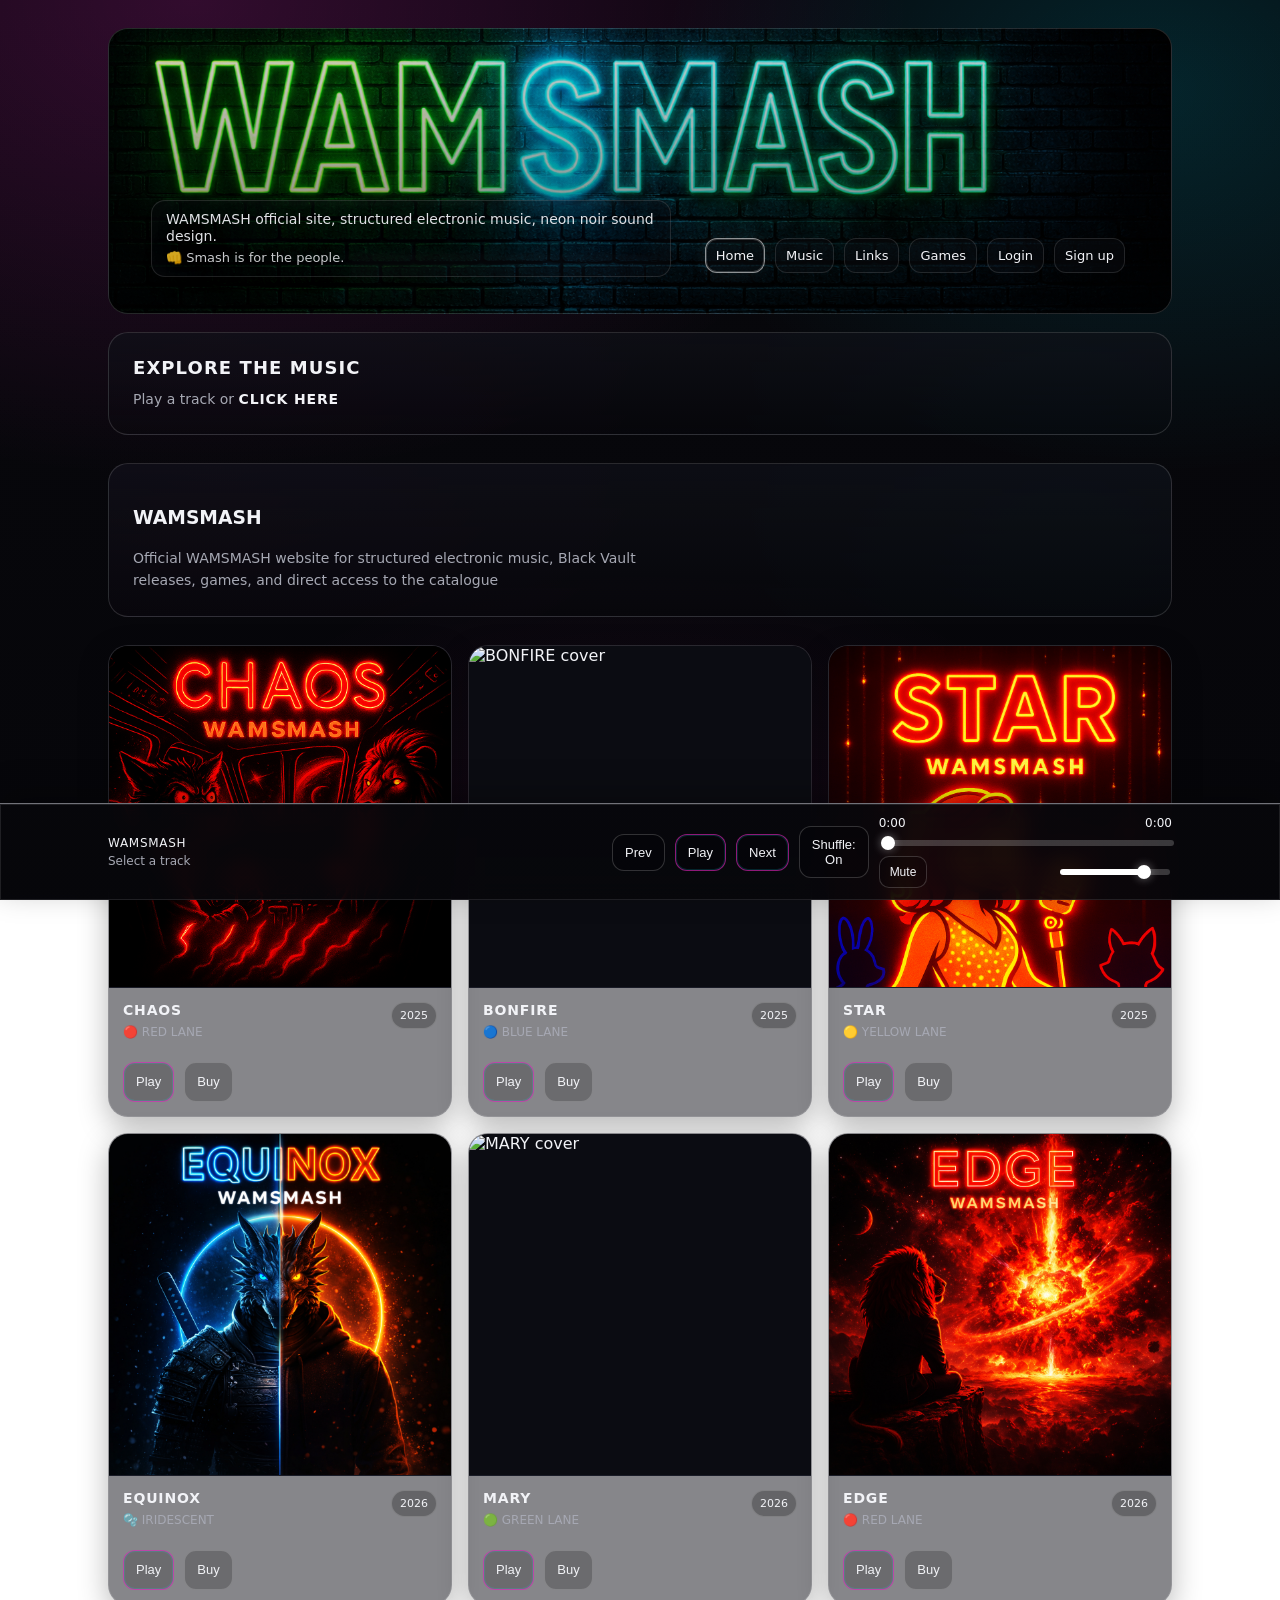
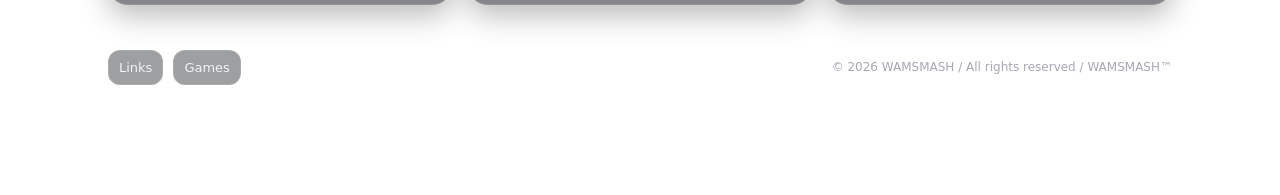
==== commit 623682e1: "Update index.html" ====
--- a/index.html
+++ b/index.html
@@ -25,25 +25,27 @@
   <meta name="twitter:description" content="Official WAMSMASH website for structured electronic music, Black Vault releases, games, and official links">
   <meta name="twitter:image" content="https://wamsmash.co.uk/assets/img/covers/lion-monika.jpg">
 
-  <script type="application/ld+json">
-  {
-    "@context": "https://schema.org",
-    "@type": "MusicGroup",
-    "name": "WAMSMASH",
-    "url": "https://wamsmash.co.uk/",
-    "image": "https://wamsmash.co.uk/assets/img/covers/lion-monika.jpg",
-    "description": "WAMSMASH creates structured electronic music built around tension and contrast",
-    "genre": ["Electronic", "Bass Music", "Dance"],
-    "sameAs": [
-      "https://soundcloud.com/wamsmash",
-      "https://open.spotify.com/artist/4s68tFsNBcKZSDB5Ja4HQl",
-      "https://www.youtube.com/@wamsmash",
-      "https://wamsmash.bandcamp.com/",
-      "https://www.instagram.com/wamsmash",
-      "https://x.com/wamsmash_"
-    ]
-  }
-  </script>
+<script type="application/ld+json">
+{
+  "@context": "https://schema.org",
+  "@type": "MusicGroup",
+  "name": "WAMSMASH",
+  "alternateName": "WAMSMASH Official Site",
+  "url": "https://wamsmash.co.uk/",
+  "image": "https://wamsmash.co.uk/assets/img/covers/lion-monika.jpg",
+  "description": "WAMSMASH is a structured electronic music project built around tension and contrast",
+  "genre": ["Electronic", "Bass Music", "Dance"],
+  "sameAs": [
+    "https://soundcloud.com/wamsmash",
+    "https://open.spotify.com/artist/4s68tFsNBcKZSDB5Ja4HQl",
+    "https://www.youtube.com/@wamsmash",
+    "https://wamsmash.bandcamp.com/",
+    "https://www.instagram.com/wamsmash",
+    "https://x.com/wamsmash_"
+  ],
+  "mainEntityOfPage": "https://wamsmash.co.uk/"
+}
+</script>
 
   <link rel="stylesheet" href="/assets/css/site.css?v=102">
 </head>
@@ -78,7 +80,11 @@
       <p>Play a track or <strong>CLICK HERE</strong></p>
     </section>
 
-    <section id="homeView">
+<section id="homeView">
+      <section class="hero">
+        <h1>WAMSMASH</h1>
+        <p>Official WAMSMASH website for structured electronic music, Black Vault releases, games, and direct access to the catalogue</p>
+      </section>
       <div id="wmFeatured" class="grid"></div>
     </section>
 
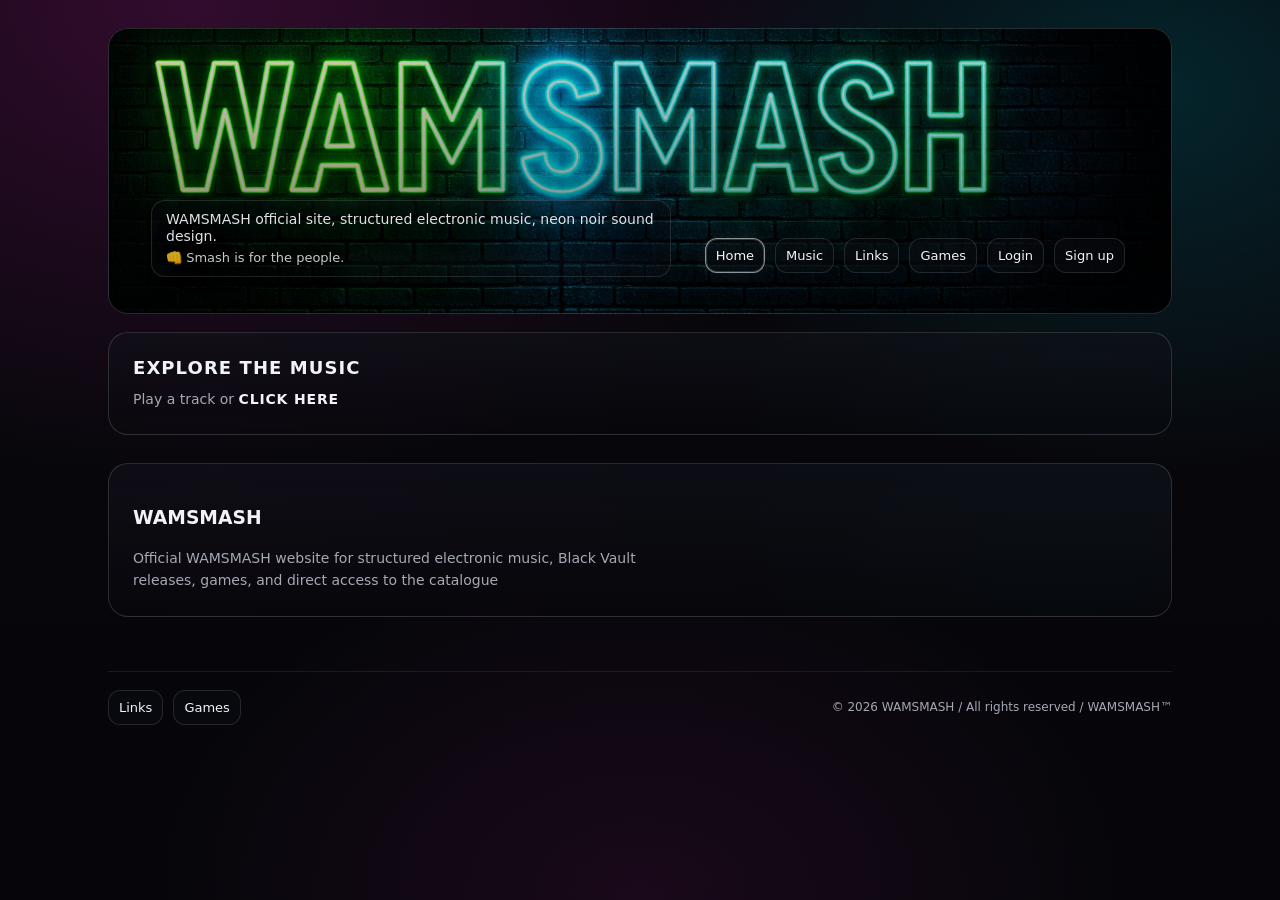
==== commit 2872c8ba: "Update index.html" ====
--- a/index.html
+++ b/index.html
@@ -407,6 +407,6 @@
 
   <script src="https://cdn.jsdelivr.net/npm/@supabase/supabase-js@2"></script>
   <script src="/assets/js/supabase-client.js"></script>
-  <script src="/assets/js/site.js?v=104"></script>
+  <script src="/assets/js/site.js?v=105"></script>
 </body>
 </html>
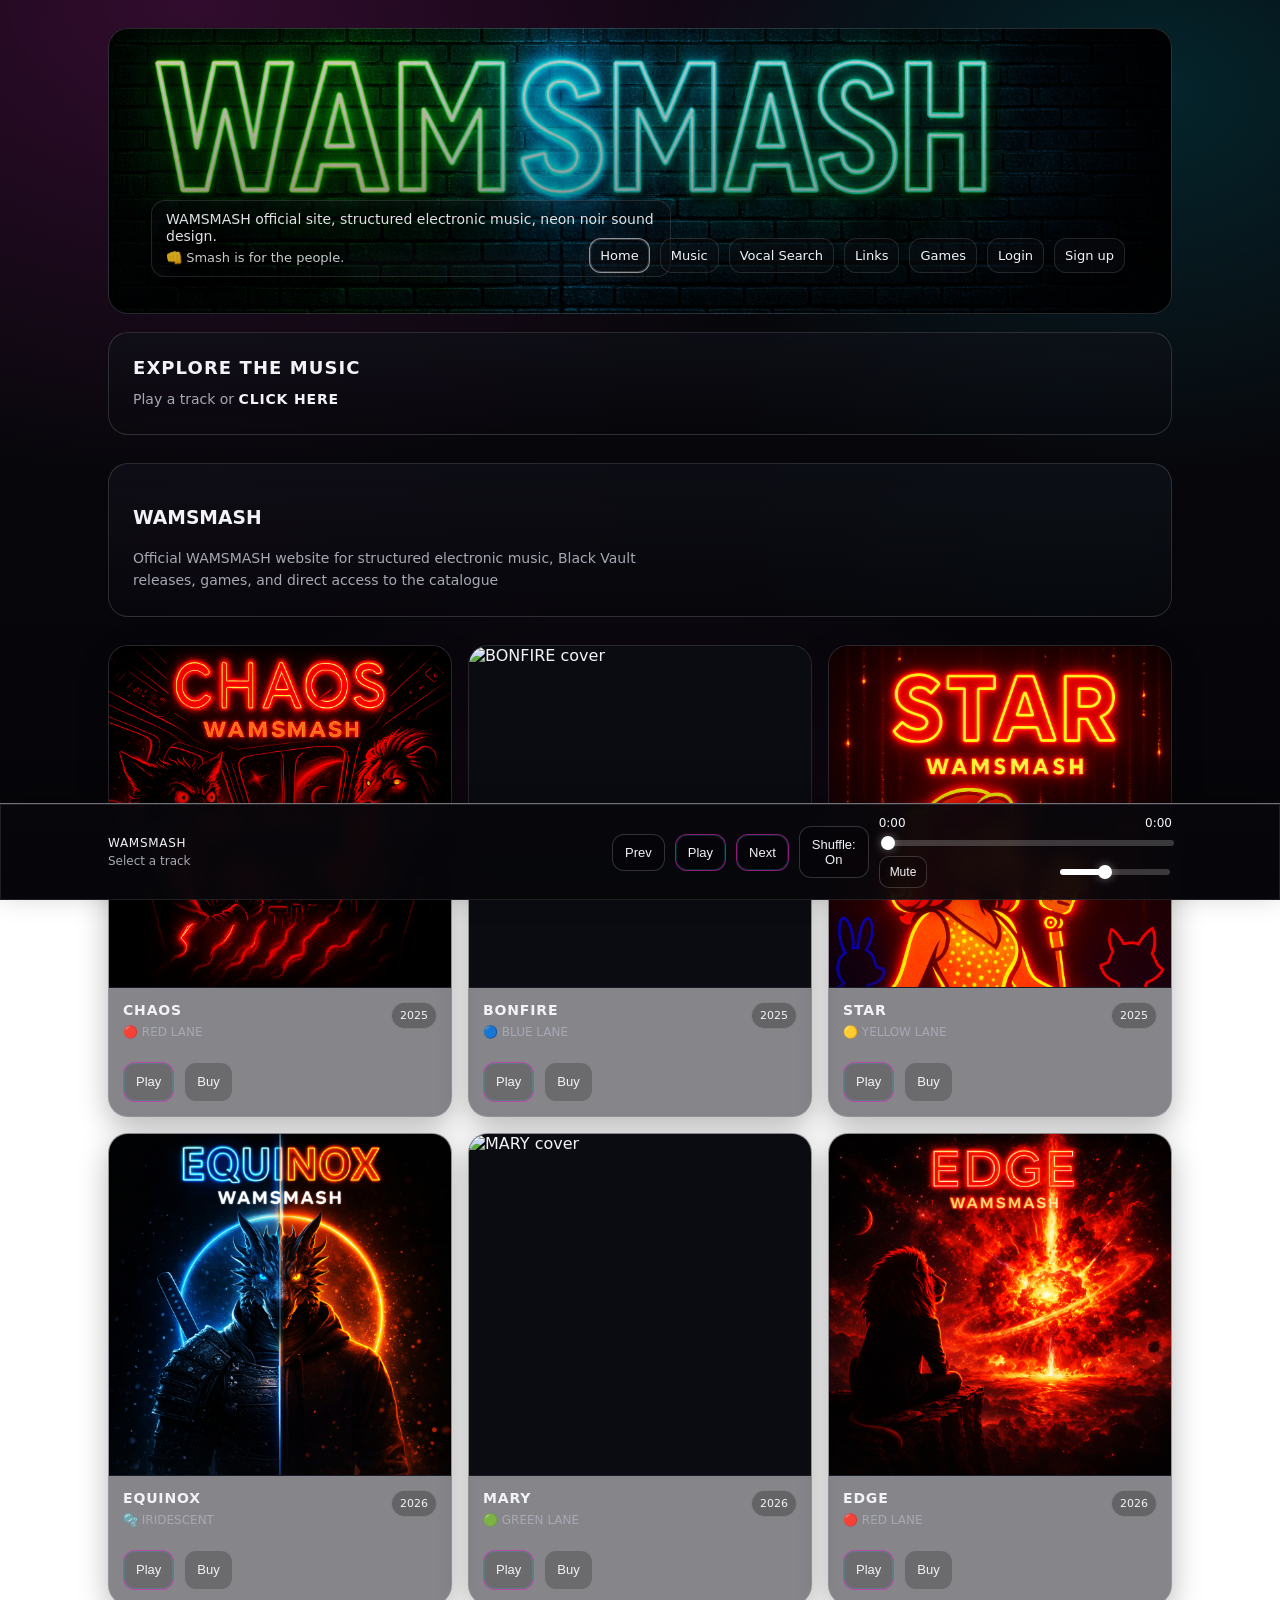
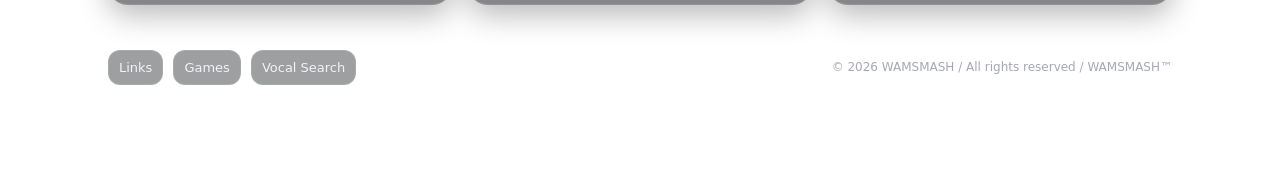
==== commit 71ca9a5b: "Update index.html" ====
--- a/index.html
+++ b/index.html
@@ -63,6 +63,7 @@
         <nav class="navUnderSub" aria-label="Primary navigation">
           <a class="navlink isActive" data-view="home" href="/">Home</a>
           <a class="navlink" data-view="music" href="/#music">Music</a>
+          <a class="navlink" data-view="vocal" href="/#vocal">Vocal Search</a>
           <a class="navlink" data-view="links" href="/#links">Links</a>
           <a class="navlink" data-view="games" href="/#games">Games</a>
 
@@ -90,6 +91,68 @@
 
     <section id="musicView" style="display:none;">
       <div id="wmMusicList" class="grid"></div>
+    </section>
+
+    <section id="vocalView" style="display:none;">
+      <section class="hero">
+        <h2>WAMSMASH Vocal Search</h2>
+        <p>INCOMING, female vocal audition</p>
+      </section>
+
+      <section class="hero">
+        <h3>Can you perform INCOMING live?</h3>
+
+        <p>
+          WAMSMASH is conducting a vocal search for INCOMING<br><br>
+          The first search is for a female vocalist who can carry the track live, or perform it for future filmed WAMSMASH sessions<br><br>
+          Listen to the original version, record your vocal take, then submit a private link using the form below<br><br>
+          You do not need to copy the original vocal exactly<br>
+          The aim is to hear voice, control, character, timing, and live potential<br><br>
+          Selected submissions may be contacted privately<br>
+          There is no guarantee of selection or performance work
+        </p>
+
+        <div class="cardActions">
+          <button class="btn btnPrimary" type="button" data-play="incoming">Play INCOMING</button>
+          <a class="btn" href="/assets/audio/INCOMING-wamsmash.mp3" target="_blank" rel="noopener">Open track</a>
+        </div>
+      </section>
+
+      <section class="hero">
+        <h3>Submit your vocal audition</h3>
+
+        <form id="wmVocalSearchForm" class="wmAuthForm">
+          <input id="wmVocalName" type="text" maxlength="120" placeholder="Your name" required>
+          <input id="wmVocalEmail" type="email" maxlength="160" placeholder="Your email" required>
+          <input id="wmVocalLocation" type="text" maxlength="120" placeholder="Location, optional">
+          <input id="wmVocalLink" type="url" maxlength="500" placeholder="Private SoundCloud, YouTube, Drive, Dropbox, or WeTransfer link" required>
+
+          <textarea id="wmVocalNote" maxlength="500" placeholder="Short note, optional" style="width:100%; min-height:120px; padding:14px; border:1px solid rgba(255,255,255,0.14); border-radius:14px; background:rgba(0,0,0,0.24); color:var(--text); font:inherit; resize:vertical;"></textarea>
+
+          <label class="wmTiny">
+            <input id="wmVocalAge" type="checkbox" required>
+            I confirm I am 16 or over
+          </label>
+
+          <label class="wmTiny">
+            <input id="wmVocalAvailability" type="checkbox">
+            I may be available for future live or filmed WAMSMASH sessions
+          </label>
+
+          <label class="wmTiny">
+            <input id="wmVocalOwnWork" type="checkbox" required>
+            I confirm this is my own vocal submission
+          </label>
+
+          <label class="wmTiny">
+            <input id="wmVocalContact" type="checkbox" required>
+            I agree to be contacted by WAMSMASH about this submission
+          </label>
+
+          <button class="btn btnPrimary" type="submit" id="wmVocalSubmitBtn">Submit INCOMING Vocal Audition</button>
+          <div class="wmAuthMessage" id="wmVocalMessageBox"></div>
+        </form>
+      </section>
     </section>
 
     <section id="vaultView" style="display:none;">
@@ -367,6 +430,7 @@
         <div class="footerLinks">
           <a class="navlink" href="/#links">Links</a>
           <a class="navlink" href="/#games">Games</a>
+          <a class="navlink" href="/#vocal">Vocal Search</a>
         </div>
         <div class="footerCopy">
           © 2026 WAMSMASH / All rights reserved / WAMSMASH™
@@ -407,6 +471,6 @@
 
   <script src="https://cdn.jsdelivr.net/npm/@supabase/supabase-js@2"></script>
   <script src="/assets/js/supabase-client.js"></script>
-  <script src="/assets/js/site.js?v=105"></script>
+  <script src="/assets/js/site.js?v=106"></script>
 </body>
 </html>
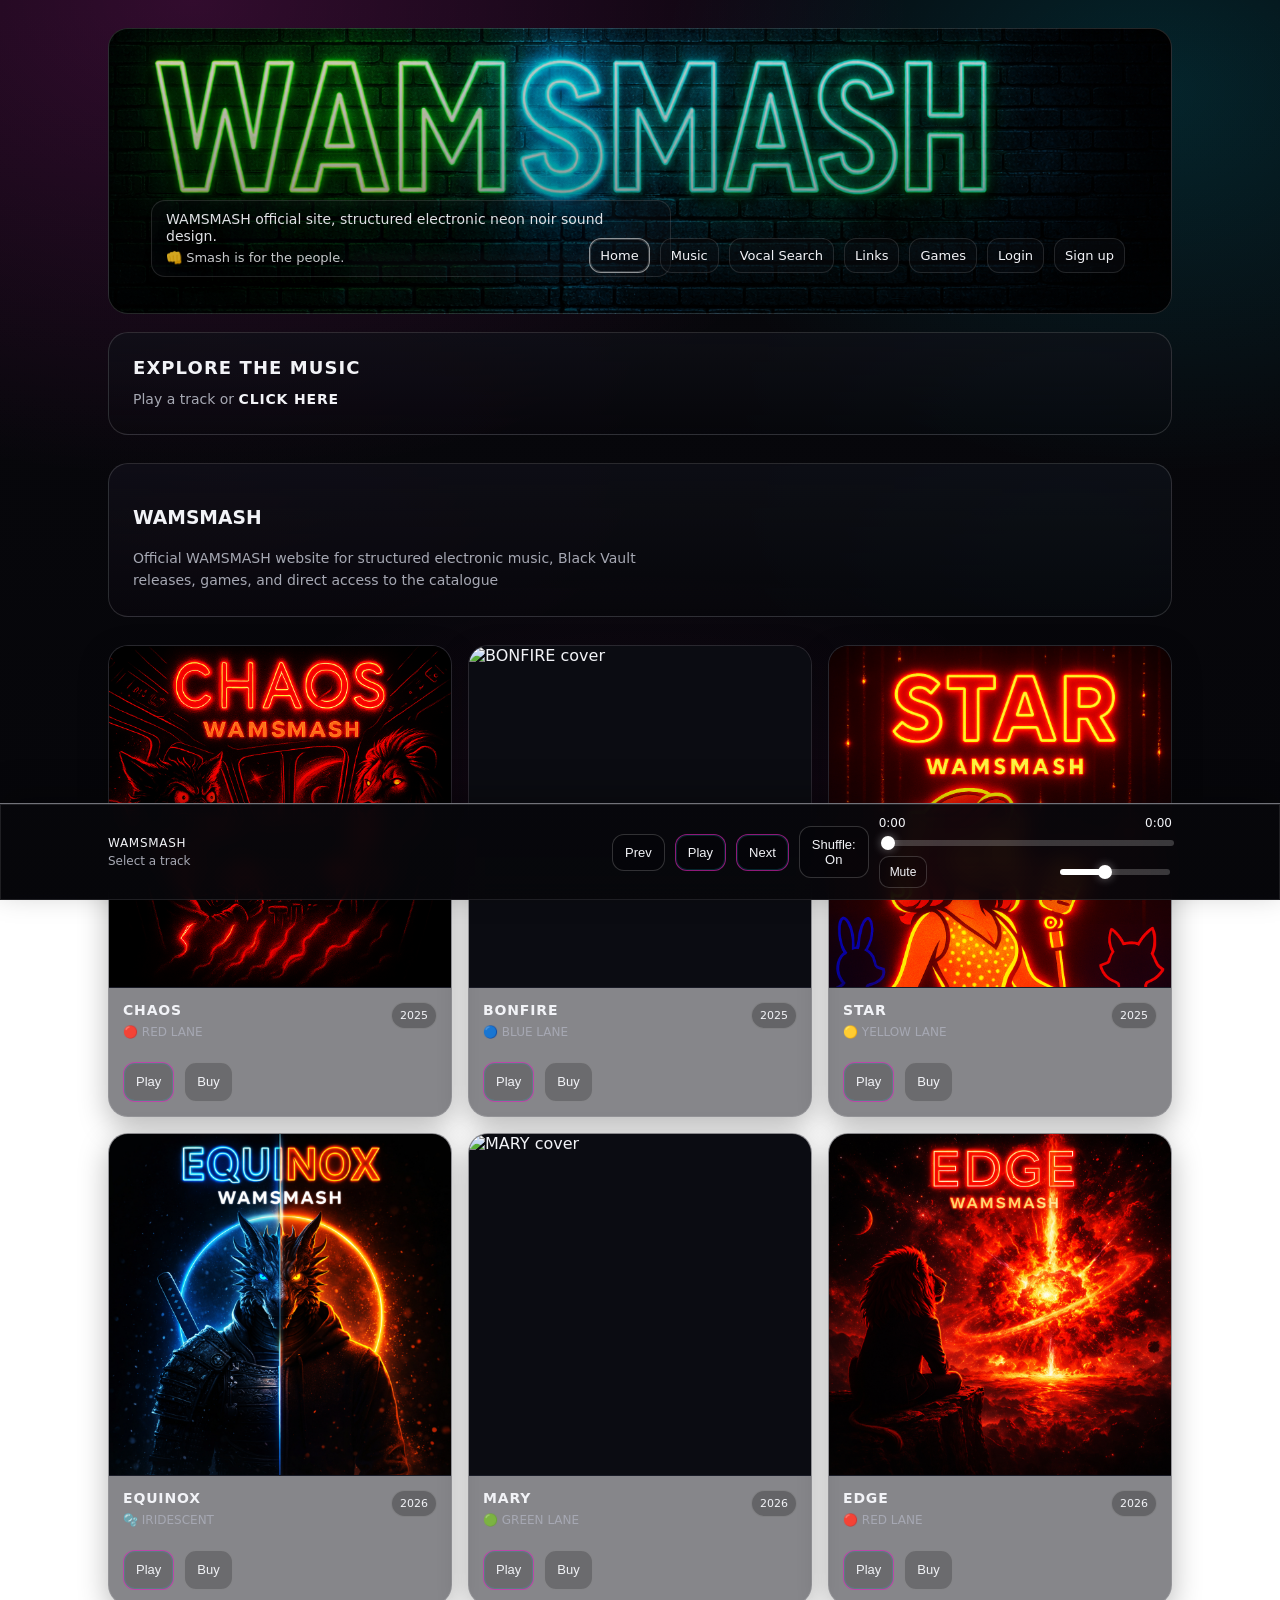
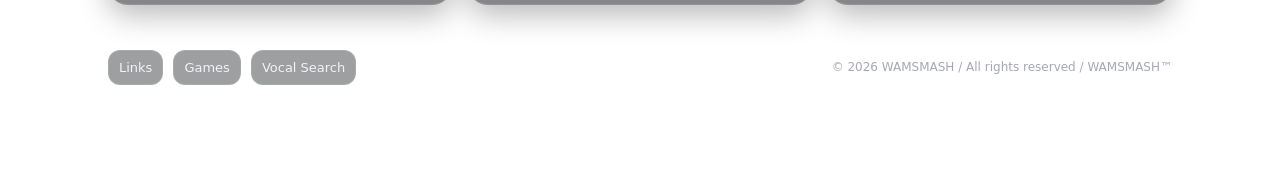
==== commit f72d64a6: "Update index.html" ====
--- a/index.html
+++ b/index.html
@@ -56,7 +56,7 @@
     <header class="mainHeader">
       <div class="brand">
         <div class="brandSubStack">
-          <div class="brandSubLine">WAMSMASH official site, structured electronic music, neon noir sound design.</div>
+          <div class="brandSubLine">WAMSMASH official site, structured electronic neon noir sound design.</div>
           <div class="brandTagLine">👊 Smash is for the people.</div>
         </div>
 
@@ -99,24 +99,24 @@
         <p>INCOMING, female vocal audition</p>
       </section>
 
-      <section class="hero">
-        <h3>Can you perform INCOMING live?</h3>
-
-        <p>
-          WAMSMASH is conducting a vocal search for INCOMING<br><br>
-          The first search is for a female vocalist who can carry the track live, or perform it for future filmed WAMSMASH sessions<br><br>
-          Listen to the original version, record your vocal take, then submit a private link using the form below<br><br>
-          You do not need to copy the original vocal exactly<br>
-          The aim is to hear voice, control, character, timing, and live potential<br><br>
-          Selected submissions may be contacted privately<br>
-          There is no guarantee of selection or performance work
-        </p>
-
-        <div class="cardActions">
-          <button class="btn btnPrimary" type="button" data-play="incoming">Play INCOMING</button>
-          <a class="btn" href="/assets/audio/INCOMING-wamsmash.mp3" target="_blank" rel="noopener">Open track</a>
-        </div>
-      </section>
+<section class="hero vocalSearchCard">
+  <h2>CAN YOU PERFORM INCOMING LIVE?</h2>
+
+  <p>WAMSMASH is running a vocal search for INCOMING</p>
+
+  <p>Seeking a female vocalist for live performance and future filmed WAMSMASH sessions</p>
+
+  <p>Listen to the original, record your take, then submit a private link using the form below</p>
+
+  <p>You do not need to copy the original exactly. The aim is voice, control, character, timing, and live potential</p>
+
+  <p>Selected submissions may be contacted privately. Selection or performance work is not guaranteed</p>
+
+  <div class="vocalSearchActions">
+    <button class="btn btnPrimary" type="button" id="playIncomingBtn">Play INCOMING</button>
+    <button class="btn" type="button" id="downloadIncomingPackBtn">Download submission pack</button>
+  </div>
+</section>
 
       <section class="hero">
         <h3>Submit your vocal audition</h3>
@@ -471,6 +471,6 @@
 
   <script src="https://cdn.jsdelivr.net/npm/@supabase/supabase-js@2"></script>
   <script src="/assets/js/supabase-client.js"></script>
-  <script src="/assets/js/site.js?v=106"></script>
+  <script src="/assets/js/site.js?v=107"></script>
 </body>
 </html>
--- a/assets/css/site.css
+++ b/assets/css/site.css
@@ -2009,3 +2009,75 @@
 
 #wmMusicList.wm-music-premium{
 }
+
+.vocalSearchCard{
+  border:1px solid rgba(255,255,255,0.12);
+  border-radius:20px;
+  background:rgba(14,15,22,0.42);
+  padding:20px 22px;
+  margin-bottom:18px;
+}
+
+.vocalSearchCard h2{
+  margin:0 0 12px;
+  font-size:18px;
+  letter-spacing:0.05em;
+  text-transform:uppercase;
+}
+
+.vocalSearchCard p{
+  margin:0 0 10px;
+  line-height:1.42;
+  max-width:700px;
+  color:rgba(242,243,247,0.9);
+}
+
+.vocalSearchActions{
+  display:flex;
+  gap:12px;
+  margin-top:14px;
+  flex-wrap:wrap;
+}
+
+#wmVocalSearchForm{
+  display:grid;
+  grid-template-columns:repeat(2,minmax(0,1fr));
+  gap:12px;
+}
+
+#wmVocalSearchForm input[type="text"],
+#wmVocalSearchForm input[type="email"],
+#wmVocalSearchForm input[type="url"],
+#wmVocalSearchForm textarea,
+#wmVocalSubmitBtn,
+#wmVocalMessageBox{
+  grid-column:1 / -1;
+}
+
+#wmVocalSearchForm .wmTiny{
+  display:flex;
+  align-items:flex-start;
+  gap:10px;
+  min-height:44px;
+  padding:10px 12px;
+  border:1px solid rgba(255,255,255,0.10);
+  border-radius:14px;
+  background:rgba(255,255,255,0.02);
+  color:rgba(242,243,247,0.9);
+  font-size:13px;
+  line-height:1.35;
+}
+
+#wmVocalSearchForm .wmTiny input{
+  margin:2px 0 0;
+  width:16px;
+  height:16px;
+  flex:0 0 16px;
+  accent-color:#ff2bd6;
+}
+
+@media (max-width: 700px){
+  #wmVocalSearchForm{
+    grid-template-columns:1fr;
+  }
+}
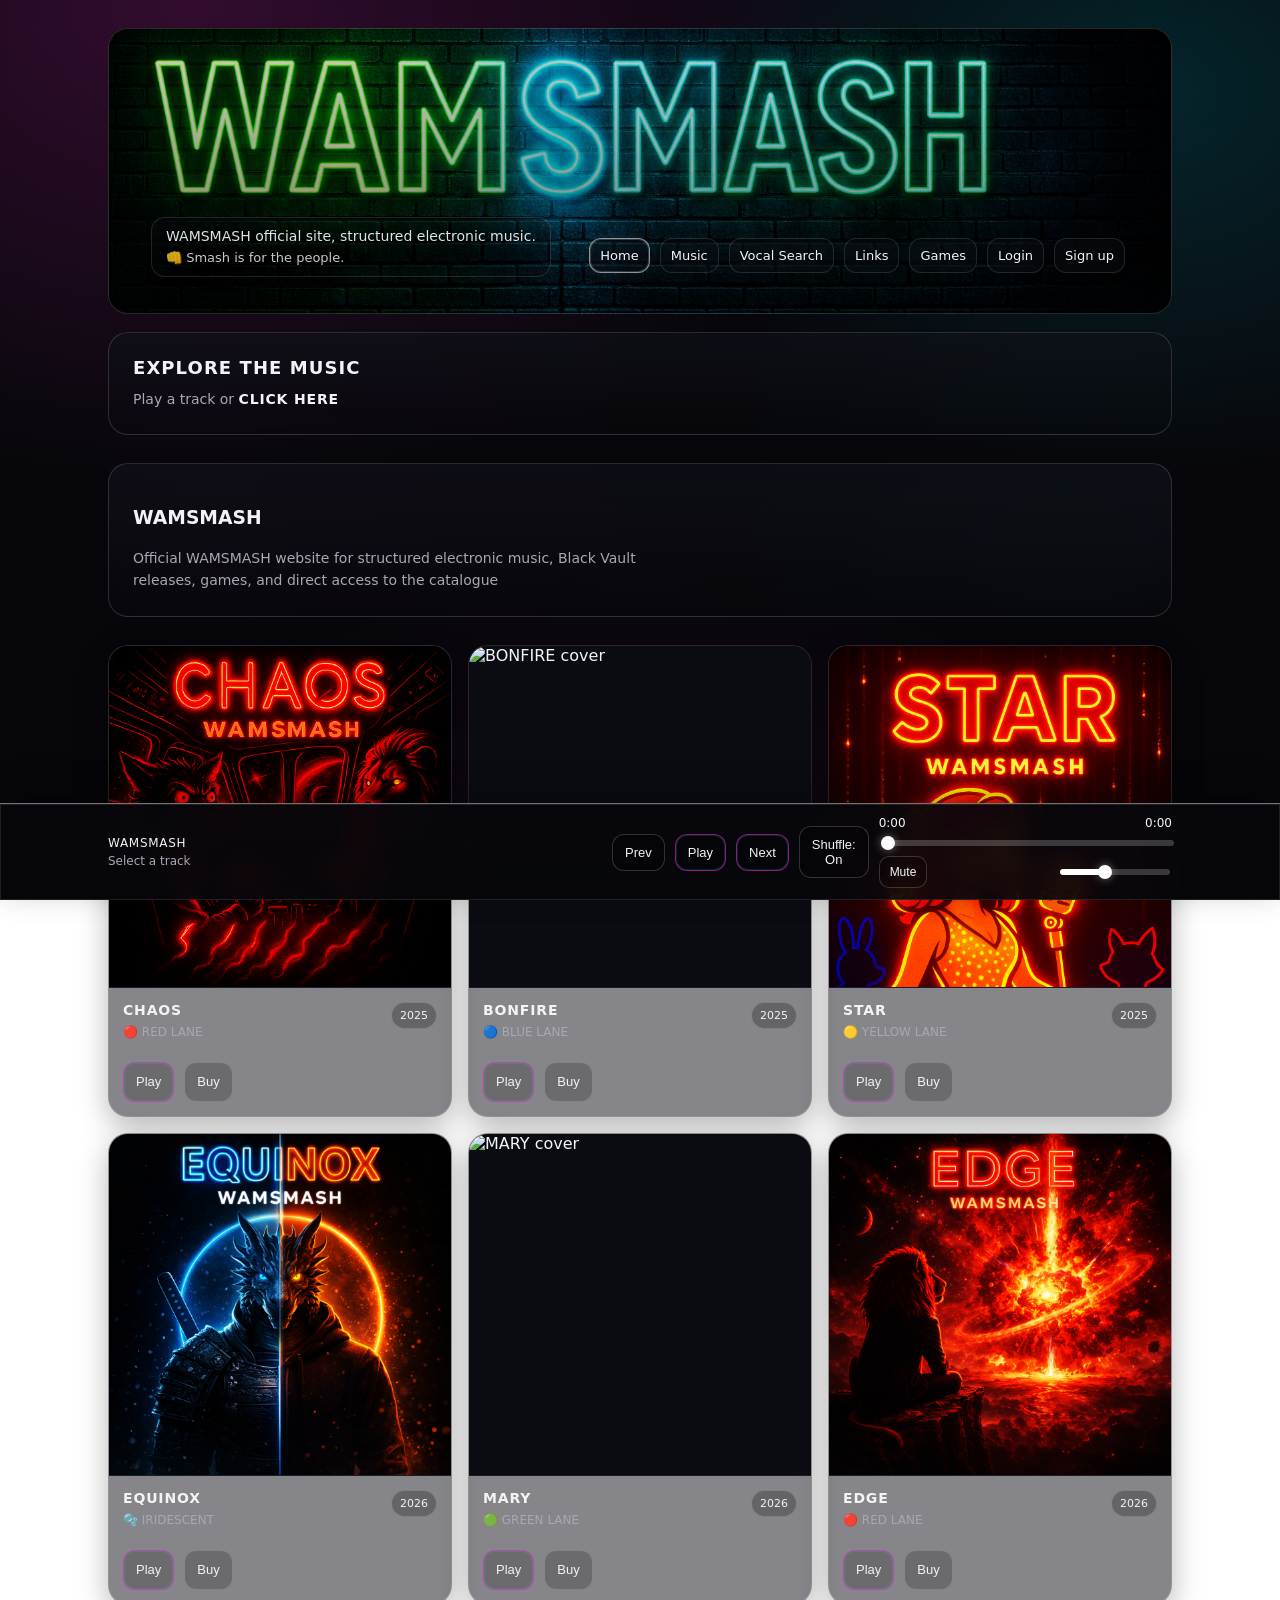
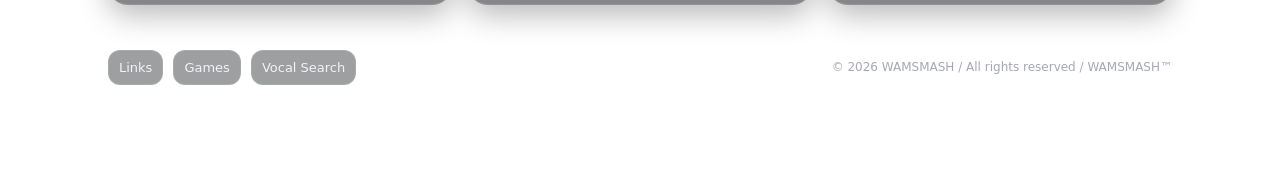
==== commit 0fd95141: "Update index.html" ====
--- a/index.html
+++ b/index.html
@@ -56,7 +56,7 @@
     <header class="mainHeader">
       <div class="brand">
         <div class="brandSubStack">
-          <div class="brandSubLine">WAMSMASH official site, structured electronic neon noir sound design.</div>
+          <div class="brandSubLine">WAMSMASH official site, structured electronic music.</div>
           <div class="brandTagLine">👊 Smash is for the people.</div>
         </div>
 
